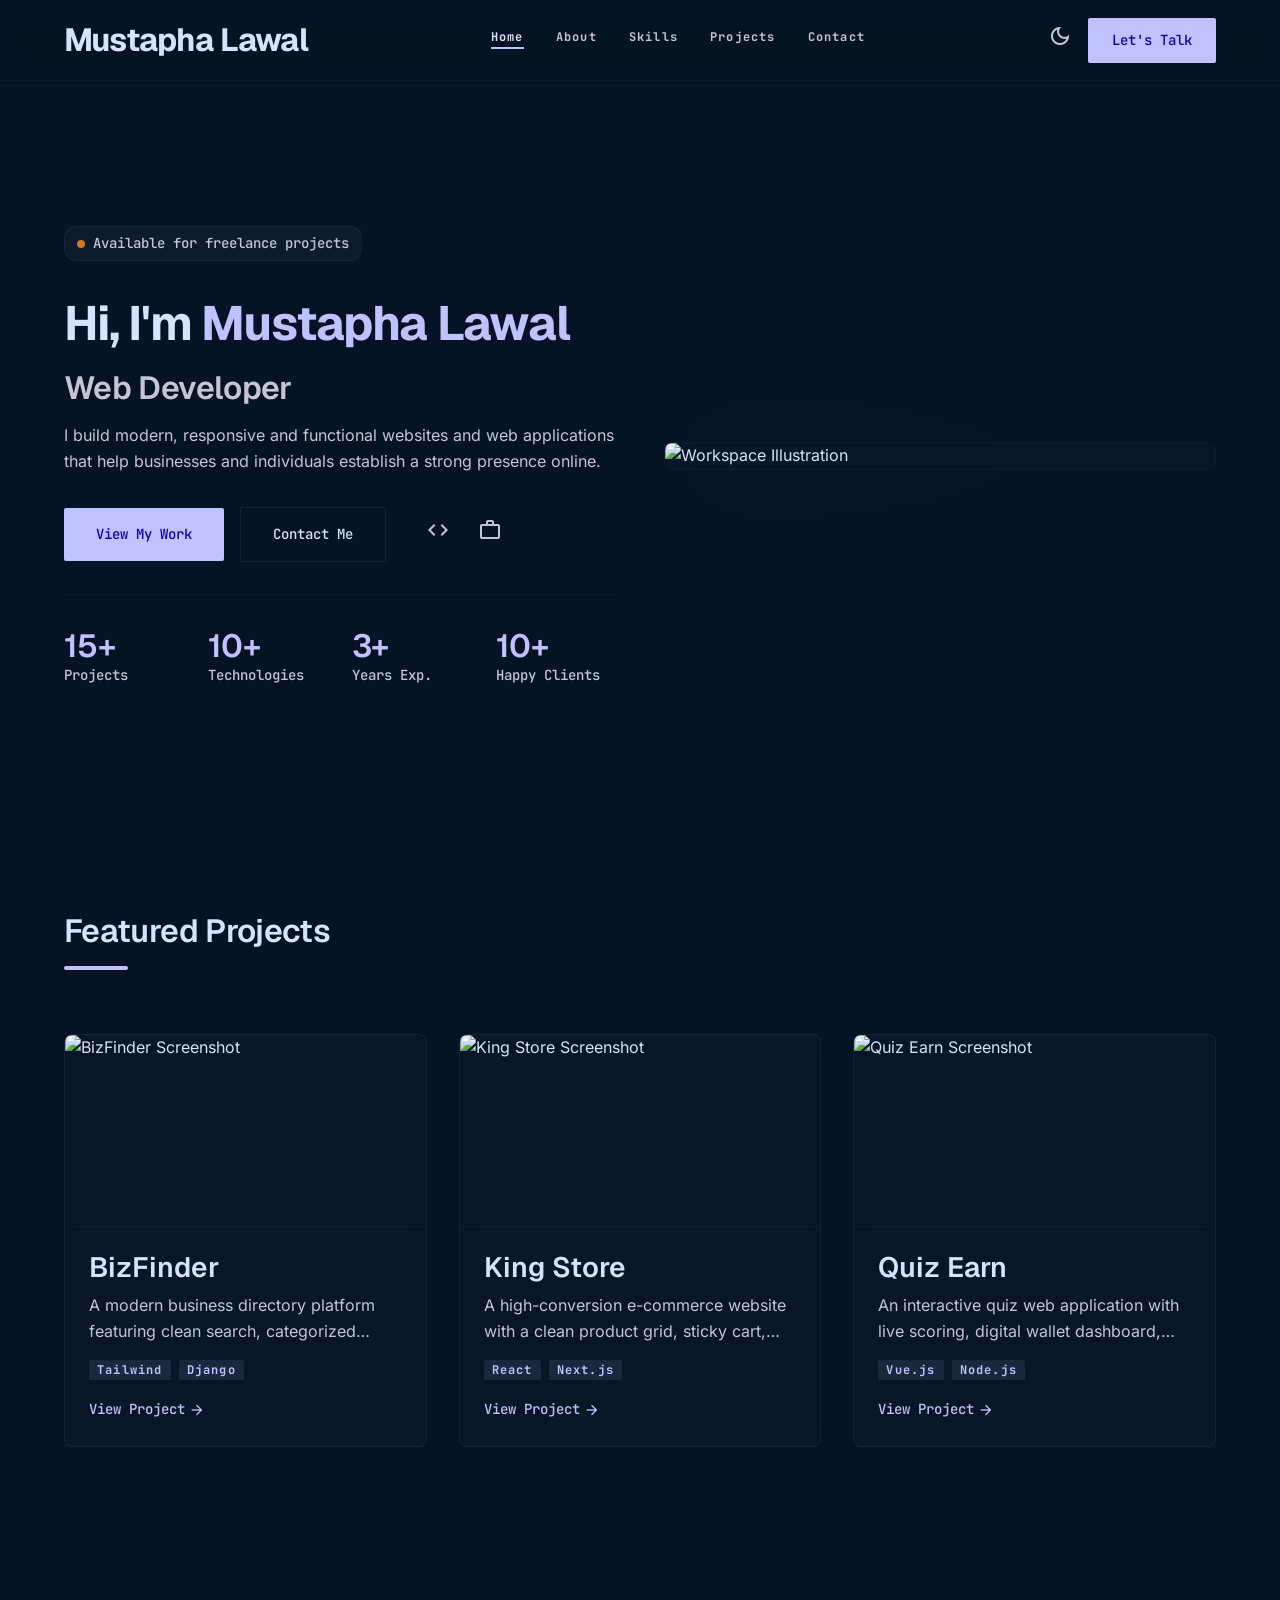
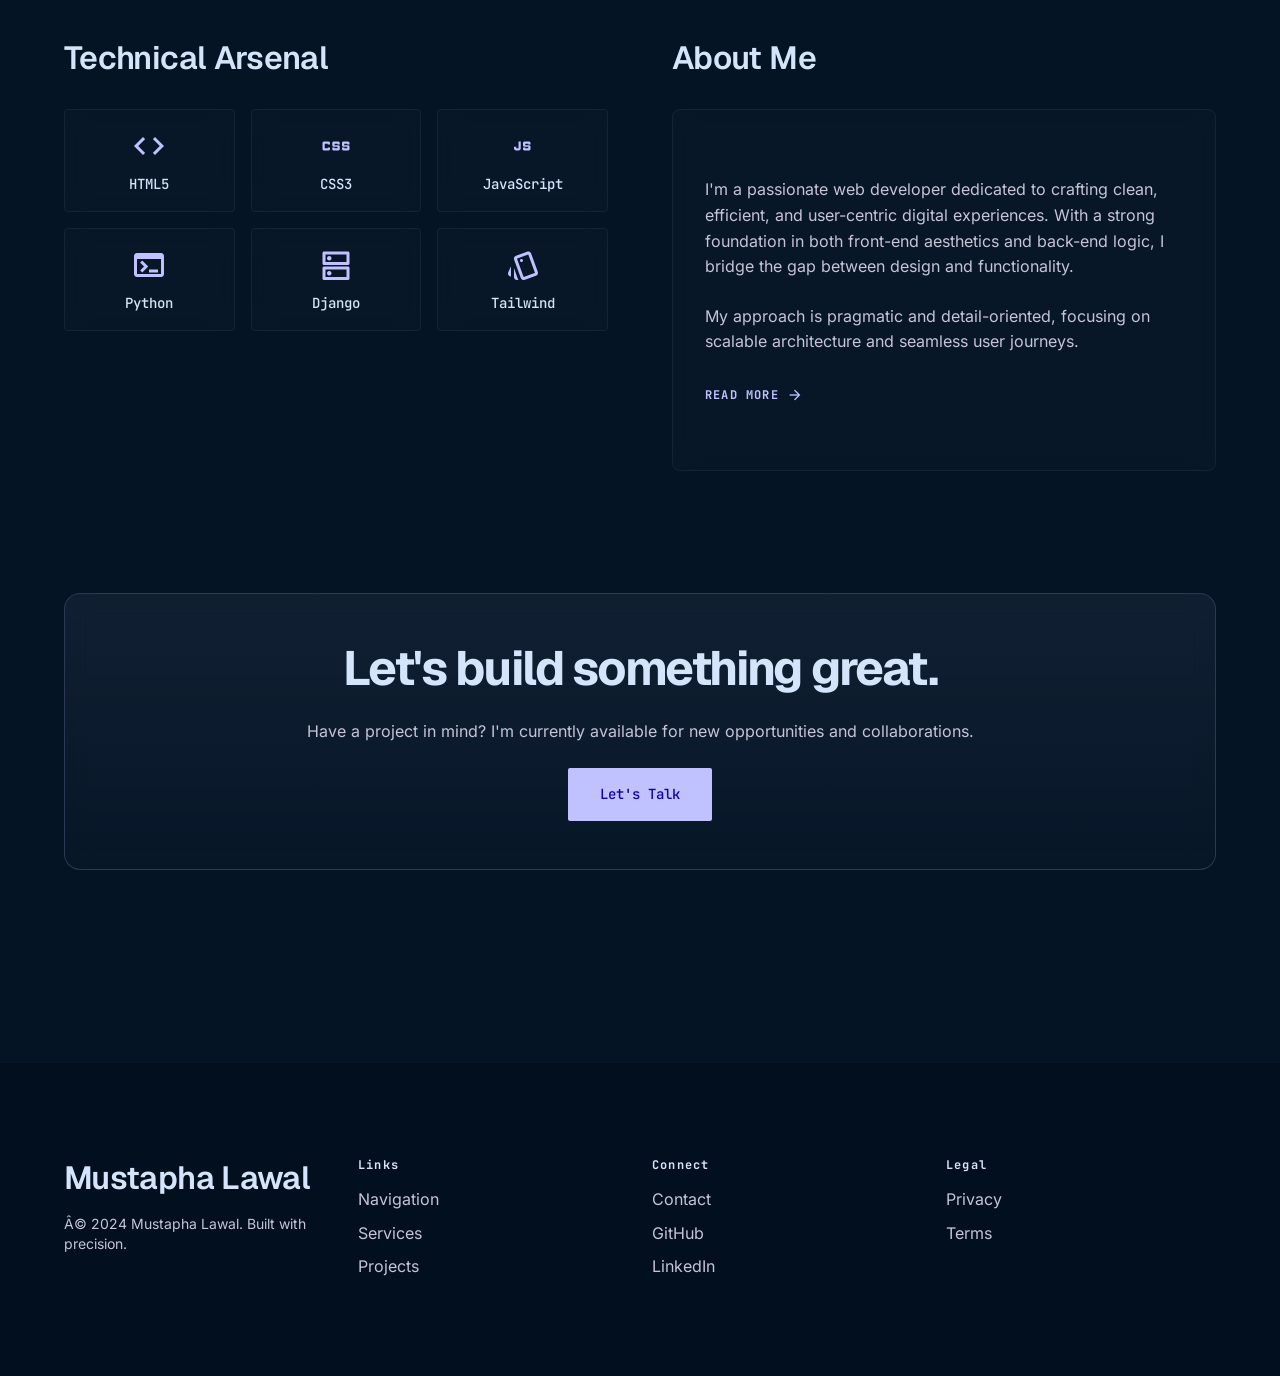
==== index.html @ 65cacf9a "Initial commit" ====
﻿<!DOCTYPE html>

<html class="dark scroll-smooth" lang="en">

<head>
    <meta charset="utf-8" />
    <meta content="width=device-width, initial-scale=1.0" name="viewport" />
    <title>Mustapha Lawal | Web Developer</title>
    <script src="assets/js/tailwindcss.js"></script>
    <link href="assets/css/fonts.css" rel="stylesheet" />
    <link href="assets/css/material-symbols.css" rel="stylesheet" />



    <script id="tailwind-config">
        tailwind.config = {
            darkMode: "class",
            theme: {
                extend: {
                    "colors": {
                        "inverse-on-surface": "#233143",
                        "secondary-fixed": "#dae2fd",
                        "surface-container-low": "#0d1c2d",
                        "on-surface": "#d4e4fa",
                        "tertiary-fixed-dim": "#ffb783",
                        "on-error": "#690005",
                        "primary-fixed": "#e1e0ff",
                        "on-secondary-fixed-variant": "#3f465c",
                        "primary": "#c0c1ff",
                        "surface-tint": "#c0c1ff",
                        "surface-container": "#122131",
                        "surface-dim": "#051424",
                        "error": "#ffb4ab",
                        "on-surface-variant": "#c7c4d7",
                        "on-primary-container": "#0d0096",
                        "on-tertiary-fixed": "#301400",
                        "on-tertiary-fixed-variant": "#703700",
                        "inverse-primary": "#494bd6",
                        "tertiary-container": "#d97721",
                        "surface-container-highest": "#273647",
                        "surface-container-high": "#1c2b3c",
                        "secondary-container": "#3f465c",
                        "tertiary-fixed": "#ffdcc5",
                        "primary-fixed-dim": "#c0c1ff",
                        "outline": "#908fa0",
                        "on-secondary-container": "#adb4ce",
                        "surface-variant": "#273647",
                        "tertiary": "#ffb783",
                        "inverse-surface": "#d4e4fa",
                        "outline-variant": "#464554",
                        "background": "#051424",
                        "on-tertiary": "#4f2500",
                        "on-tertiary-container": "#452000",
                        "on-primary": "#1000a9",
                        "on-secondary": "#283044",
                        "on-primary-fixed": "#07006c",
                        "on-background": "#d4e4fa",
                        "surface": "#051424",
                        "secondary": "#bec6e0",
                        "surface-bright": "#2c3a4c",
                        "primary-container": "#8083ff",
                        "on-primary-fixed-variant": "#2f2ebe",
                        "on-error-container": "#ffdad6",
                        "on-secondary-fixed": "#131b2e",
                        "secondary-fixed-dim": "#bec6e0",
                        "error-container": "#93000a",
                        "surface-container-lowest": "#010f1f"
                    },
                    "borderRadius": {
                        "DEFAULT": "0.125rem",
                        "lg": "0.25rem",
                        "xl": "0.5rem",
                        "full": "0.75rem"
                    },
                    "spacing": {
                        "gutter": "24px",
                        "section-gap": "96px",
                        "container-max": "1200px",
                        "unit": "8px",
                        "component-padding": "16px"
                    },
                    "fontFamily": {
                        "headline-lg-mobile": ["Geist"],
                        "body-md": ["Inter"],
                        "label-caps": ["JetBrains Mono"],
                        "headline-lg": ["Geist"],
                        "headline-xl": ["Geist"],
                        "mono-sm": ["JetBrains Mono"]
                    },
                    "fontSize": {
                        "headline-lg-mobile": ["28px", { "lineHeight": "1.2", "fontWeight": "600" }],
                        "body-md": ["16px", { "lineHeight": "1.6", "fontWeight": "400" }],
                        "label-caps": ["12px", { "lineHeight": "1.0", "letterSpacing": "0.1em", "fontWeight": "700" }],
                        "headline-lg": ["32px", { "lineHeight": "1.2", "letterSpacing": "-0.02em", "fontWeight": "600" }],
                        "headline-xl": ["48px", { "lineHeight": "1.1", "letterSpacing": "-0.04em", "fontWeight": "700" }],
                        "mono-sm": ["14px", { "lineHeight": "1.5", "fontWeight": "500" }]
                    }
                }
            }
        }
    </script>
    <style>
        .material-symbols-outlined {
            font-variation-settings: 'FILL' 0, 'wght' 400, 'GRAD' 0, 'opsz' 24;
        }

        .fade-up {
            opacity: 0;
            transform: translateY(20px);
            transition: opacity 0.6s ease-out, transform 0.6s ease-out;
        }

        .fade-up.visible {
            opacity: 1;
            transform: translateY(0);
        }

        .glass-card {
            background: rgba(13, 28, 45, 0.4);
            backdrop-filter: blur(12px);
            border: 1px solid rgba(144, 143, 160, 0.1);
        }

        .glow-hover:hover {
            box-shadow: 0 4px 20px rgba(192, 193, 255, 0.1);
            transform: translateY(-4px);
        }
    </style>
</head>

<body class="bg-background text-on-background antialiased font-body-md text-body-md">
    <!-- TopNavBar -->
    <header
        class="bg-surface/70 dark:bg-surface/70 backdrop-blur-md fixed top-0 w-full border-b border-outline-variant/10 shadow-sm z-50 transition-all duration-300"
        id="navbar">
        <div class="flex justify-between items-center h-20 px-gutter max-w-container-max mx-auto z-50">
            <a class="font-headline-lg text-headline-lg font-bold text-on-surface dark:text-on-surface tracking-tight"
                href="#">Mustapha Lawal</a>
            <nav class="hidden md:flex gap-8">
                <a class="font-label-caps text-label-caps text-primary dark:text-primary-fixed font-bold border-b-2 border-primary pb-1"
                    href="#home">Home</a>
                <a class="font-label-caps text-label-caps text-on-surface-variant dark:text-on-surface-variant hover:text-primary transition-colors duration-200"
                    href="#about">About</a>
                <a class="font-label-caps text-label-caps text-on-surface-variant dark:text-on-surface-variant hover:text-primary transition-colors duration-200"
                    href="#skills">Skills</a>
                <a class="font-label-caps text-label-caps text-on-surface-variant dark:text-on-surface-variant hover:text-primary transition-colors duration-200"
                    href="project.html">Projects</a>
                <a class="font-label-caps text-label-caps text-on-surface-variant dark:text-on-surface-variant hover:text-primary transition-colors duration-200"
                    href="#contact">Contact</a>
            </nav>
            <div class="flex items-center gap-4">
                <button aria-label="Toggle Dark Mode"
                    class="text-on-surface-variant hover:text-primary transition-colors duration-200">
                    <span class="material-symbols-outlined" data-icon="dark_mode">dark_mode</span>
                </button>
                <a class="hidden md:inline-flex bg-primary text-on-primary font-mono-sm text-mono-sm px-6 py-3 rounded hover:brightness-110 transition-all duration-200"
                    href="contact.html">Let's Talk</a>
            </div>
        </div>
    </header>
    <main class="pt-24 pb-section-gap">
        <!-- Hero Section -->
        <section class="min-h-[80vh] flex items-center px-gutter max-w-container-max mx-auto fade-up" id="home">
            <div class="grid grid-cols-1 lg:grid-cols-2 gap-12 items-center w-full">
                <div class="space-y-8 z-10">
                    <div
                        class="inline-flex items-center gap-2 bg-surface-container-low border border-outline-variant/20 px-3 py-1.5 rounded-full">
                        <span class="w-2 h-2 rounded-full bg-tertiary-container animate-pulse"></span>
                        <span class="font-mono-sm text-mono-sm text-on-surface-variant">Available for freelance
                            projects</span>
                    </div>
                    <div class="space-y-4">
                        <h1 class="font-headline-xl text-headline-xl text-on-surface leading-tight tracking-tight">
                            Hi, I'm <span class="text-primary">Mustapha Lawal</span>
                        </h1>
                        <h2 class="font-headline-lg text-headline-lg text-on-surface-variant">Web Developer</h2>
                        <p class="font-body-md text-body-md text-on-surface-variant max-w-xl">
                            I build modern, responsive and functional websites and web applications that help businesses
                            and individuals establish a strong presence online.
                        </p>
                    </div>
                    <div class="flex flex-wrap items-center gap-4">
                        <a class="bg-primary text-on-primary font-mono-sm text-mono-sm px-8 py-4 rounded hover:brightness-110 transition-all duration-200"
                            href="project.html">View My Work</a>
                        <a class="border border-outline-variant/30 text-on-surface font-mono-sm text-mono-sm px-8 py-4 rounded hover:bg-surface-container-low transition-all duration-200"
                            href="contact.html">Contact Me</a>
                        <div class="flex items-center gap-3 ml-4">
                            <a aria-label="GitHub"
                                class="text-on-surface-variant hover:text-primary transition-colors p-2" href="#">
                                <span class="material-symbols-outlined" data-icon="code">code</span>
                            </a>
                            <a aria-label="LinkedIn"
                                class="text-on-surface-variant hover:text-primary transition-colors p-2" href="#">
                                <span class="material-symbols-outlined" data-icon="work">work</span>
                            </a>
                        </div>
                    </div>
                    <!-- Quick Stats -->
                    <div class="grid grid-cols-2 md:grid-cols-4 gap-6 pt-8 border-t border-outline-variant/10">
                        <div>
                            <div class="font-headline-lg text-headline-lg text-primary">15+</div>
                            <div class="font-mono-sm text-mono-sm text-on-surface-variant">Projects</div>
                        </div>
                        <div>
                            <div class="font-headline-lg text-headline-lg text-primary">10+</div>
                            <div class="font-mono-sm text-mono-sm text-on-surface-variant">Technologies</div>
                        </div>
                        <div>
                            <div class="font-headline-lg text-headline-lg text-primary">3+</div>
                            <div class="font-mono-sm text-mono-sm text-on-surface-variant">Years Exp.</div>
                        </div>
                        <div>
                            <div class="font-headline-lg text-headline-lg text-primary">10+</div>
                            <div class="font-mono-sm text-mono-sm text-on-surface-variant">Happy Clients</div>
                        </div>
                    </div>
                </div>
                <div class="relative hidden lg:block">
                    <div class="absolute inset-0 bg-gradient-to-tr from-primary/10 to-transparent rounded-xl blur-3xl">
                    </div>
                    <img alt="Workspace Illustration"
                        class="w-full h-auto object-cover rounded-xl border border-outline-variant/10 relative z-10 glass-card glow-hover transition-all duration-500"
                        src="https://lh3.googleusercontent.com/aida-public/[base64]" />
                </div>
            </div>
        </section>
        <!-- Featured Projects -->
        <section class="py-section-gap px-gutter max-w-container-max mx-auto" id="projects">
            <div class="mb-16 fade-up">
                <h2 class="font-headline-lg text-headline-lg text-on-surface mb-4">Featured Projects</h2>
                <div class="w-16 h-1 bg-primary rounded"></div>
            </div>
            <div class="grid grid-cols-1 md:grid-cols-2 lg:grid-cols-3 gap-8">
                <!-- BizFinder -->
                <div class="glass-card rounded-xl overflow-hidden group fade-up glow-hover transition-all duration-300">
                    <div class="h-48 overflow-hidden relative border-b border-outline-variant/10">
                        <img alt="BizFinder Screenshot"
                            class="w-full h-full object-cover object-top group-hover:scale-105 transition-transform duration-500"
                            src="https://lh3.googleusercontent.com/aida-public/[base64]" />
                    </div>
                    <div class="p-6">
                        <h3 class="font-headline-lg-mobile text-headline-lg-mobile text-on-surface mb-2">BizFinder</h3>
                        <p class="font-body-md text-body-md text-on-surface-variant mb-4 line-clamp-2">A modern business
                            directory platform featuring clean search, categorized listings, and a management dashboard.
                        </p>
                        <div class="flex flex-wrap gap-2 mb-4">
                            <span
                                class="bg-primary/10 text-primary font-label-caps text-label-caps px-2 py-1 rounded">Tailwind</span>
                            <span
                                class="bg-primary/10 text-primary font-label-caps text-label-caps px-2 py-1 rounded">Django</span>
                        </div>
                        <a class="inline-flex items-center gap-1 text-primary hover:text-primary-fixed transition-colors font-mono-sm text-mono-sm"
                            href="#">
                            View Project <span class="material-symbols-outlined text-[16px]"
                                data-icon="arrow_forward">arrow_forward</span>
                        </a>
                    </div>
                </div>
                <!-- King Store -->
                <div class="glass-card rounded-xl overflow-hidden group fade-up glow-hover transition-all duration-300"
                    style="transition-delay: 100ms;">
                    <div class="h-48 overflow-hidden relative border-b border-outline-variant/10">
                        <img alt="King Store Screenshot"
                            class="w-full h-full object-cover object-top group-hover:scale-105 transition-transform duration-500"
                            src="https://lh3.googleusercontent.com/aida-public/[base64]" />
                    </div>
                    <div class="p-6">
                        <h3 class="font-headline-lg-mobile text-headline-lg-mobile text-on-surface mb-2">King Store</h3>
                        <p class="font-body-md text-body-md text-on-surface-variant mb-4 line-clamp-2">A high-conversion
                            e-commerce website with a clean product grid, sticky cart, and sleek user dashboard.</p>
                        <div class="flex flex-wrap gap-2 mb-4">
                            <span
                                class="bg-primary/10 text-primary font-label-caps text-label-caps px-2 py-1 rounded">React</span>
                            <span
                                class="bg-primary/10 text-primary font-label-caps text-label-caps px-2 py-1 rounded">Next.js</span>
                        </div>
                        <a class="inline-flex items-center gap-1 text-primary hover:text-primary-fixed transition-colors font-mono-sm text-mono-sm"
                            href="#">
                            View Project <span class="material-symbols-outlined text-[16px]"
                                data-icon="arrow_forward">arrow_forward</span>
                        </a>
                    </div>
                </div>
                <!-- Quiz Earn -->
                <div class="glass-card rounded-xl overflow-hidden group fade-up glow-hover transition-all duration-300"
                    style="transition-delay: 200ms;">
                    <div class="h-48 overflow-hidden relative border-b border-outline-variant/10">
                        <img alt="Quiz Earn Screenshot"
                            class="w-full h-full object-cover object-top group-hover:scale-105 transition-transform duration-500"
                            src="https://lh3.googleusercontent.com/aida-public/[base64]" />
                    </div>
                    <div class="p-6">
                        <h3 class="font-headline-lg-mobile text-headline-lg-mobile text-on-surface mb-2">Quiz Earn</h3>
                        <p class="font-body-md text-body-md text-on-surface-variant mb-4 line-clamp-2">An interactive
                            quiz web application with live scoring, digital wallet dashboard, and session summaries.</p>
                        <div class="flex flex-wrap gap-2 mb-4">
                            <span
                                class="bg-primary/10 text-primary font-label-caps text-label-caps px-2 py-1 rounded">Vue.js</span>
                            <span
                                class="bg-primary/10 text-primary font-label-caps text-label-caps px-2 py-1 rounded">Node.js</span>
                        </div>
                        <a class="inline-flex items-center gap-1 text-primary hover:text-primary-fixed transition-colors font-mono-sm text-mono-sm"
                            href="#">
                            View Project <span class="material-symbols-outlined text-[16px]"
                                data-icon="arrow_forward">arrow_forward</span>
                        </a>
                    </div>
                </div>
            </div>
        </section>
        <!-- Skills & About Preview -->
        <section class="py-section-gap px-gutter max-w-container-max mx-auto" id="skills">
            <div class="grid grid-cols-1 lg:grid-cols-2 gap-16">
                <!-- Skills Bento -->
                <div class="fade-up">
                    <h2 class="font-headline-lg text-headline-lg text-on-surface mb-8">Technical Arsenal</h2>
                    <div class="grid grid-cols-2 md:grid-cols-3 gap-4">
                        <div
                            class="glass-card p-4 rounded-lg flex flex-col items-center justify-center gap-2 glow-hover transition-all duration-300">
                            <span class="material-symbols-outlined text-4xl text-primary" data-icon="code">code</span>
                            <span class="font-mono-sm text-mono-sm text-on-surface">HTML5</span>
                        </div>
                        <div
                            class="glass-card p-4 rounded-lg flex flex-col items-center justify-center gap-2 glow-hover transition-all duration-300">
                            <span class="material-symbols-outlined text-4xl text-primary" data-icon="css">css</span>
                            <span class="font-mono-sm text-mono-sm text-on-surface">CSS3</span>
                        </div>
                        <div
                            class="glass-card p-4 rounded-lg flex flex-col items-center justify-center gap-2 glow-hover transition-all duration-300">
                            <span class="material-symbols-outlined text-4xl text-primary"
                                data-icon="javascript">javascript</span>
                            <span class="font-mono-sm text-mono-sm text-on-surface">JavaScript</span>
                        </div>
                        <div
                            class="glass-card p-4 rounded-lg flex flex-col items-center justify-center gap-2 glow-hover transition-all duration-300">
                            <span class="material-symbols-outlined text-4xl text-primary"
                                data-icon="terminal">terminal</span>
                            <span class="font-mono-sm text-mono-sm text-on-surface">Python</span>
                        </div>
                        <div
                            class="glass-card p-4 rounded-lg flex flex-col items-center justify-center gap-2 glow-hover transition-all duration-300">
                            <span class="material-symbols-outlined text-4xl text-primary" data-icon="dns">dns</span>
                            <span class="font-mono-sm text-mono-sm text-on-surface">Django</span>
                        </div>
                        <div
                            class="glass-card p-4 rounded-lg flex flex-col items-center justify-center gap-2 glow-hover transition-all duration-300">
                            <span class="material-symbols-outlined text-4xl text-primary" data-icon="style">style</span>
                            <span class="font-mono-sm text-mono-sm text-on-surface">Tailwind</span>
                        </div>
                    </div>
                </div>
                <!-- About Preview -->
                <div class="fade-up" id="about">
                    <h2 class="font-headline-lg text-headline-lg text-on-surface mb-8">About Me</h2>
                    <div class="glass-card p-8 rounded-xl h-full flex flex-col justify-center">
                        <p class="font-body-md text-body-md text-on-surface-variant mb-6">
                            I'm a passionate web developer dedicated to crafting clean, efficient, and user-centric
                            digital experiences. With a strong foundation in both front-end aesthetics and back-end
                            logic, I bridge the gap between design and functionality.
                        </p>
                        <p class="font-body-md text-body-md text-on-surface-variant mb-8">
                            My approach is pragmatic and detail-oriented, focusing on scalable architecture and seamless
                            user journeys.
                        </p>
                        <a class="inline-flex items-center gap-2 text-primary font-label-caps text-label-caps hover:text-primary-fixed transition-colors"
                            href="about.html">
                            READ MORE <span class="material-symbols-outlined text-[16px]"
                                data-icon="arrow_forward">arrow_forward</span>
                        </a>
                    </div>
                </div>
            </div>
        </section>
        <!-- Final CTA -->
        <section class="py-section-gap px-gutter max-w-container-max mx-auto fade-up" id="contact">
            <div class="glass-card rounded-2xl p-12 text-center relative overflow-hidden border border-primary/20">
                <div class="absolute inset-0 bg-gradient-to-b from-primary/5 to-transparent"></div>
                <div class="relative z-10 max-w-2xl mx-auto space-y-6">
                    <h2 class="font-headline-xl text-headline-xl text-on-surface">Let's build something great.</h2>
                    <p class="font-body-md text-body-md text-on-surface-variant">Have a project in mind? I'm currently
                        available for new opportunities and collaborations.</p>
                    <a class="inline-block bg-primary text-on-primary font-mono-sm text-mono-sm px-8 py-4 rounded hover:brightness-110 transition-all duration-200 mt-4"
                        href="contact.html">Let's Talk</a>
                </div>
            </div>
        </section>
    </main>
    <!-- Footer -->
    <footer
        class="bg-surface-container-low dark:bg-surface-container-lowest w-full py-section-gap border-t border-outline-variant/10">
        <div class="grid grid-cols-1 md:grid-cols-4 gap-gutter px-gutter max-w-container-max mx-auto">
            <div class="col-span-1 md:col-span-1 space-y-4">
                <div class="font-headline-lg text-headline-lg font-semibold text-on-surface dark:text-on-surface">
                    Mustapha Lawal</div>
                <p class="font-body-md text-body-md text-on-surface-variant text-sm">Â© 2024 Mustapha Lawal. Built with
                    precision.</p>
            </div>
            <div class="space-y-4">
                <h4 class="font-label-caps text-label-caps text-on-surface">Links</h4>
                <ul class="space-y-2">
                    <li><a class="font-body-md text-body-md text-on-surface-variant hover:text-primary transition-colors"
                            href="#home">Navigation</a></li>
                    <li><a class="font-body-md text-body-md text-on-surface-variant hover:text-primary transition-colors"
                            href="contact.html">Services</a></li>
                    <li><a class="font-body-md text-body-md text-on-surface-variant hover:text-primary transition-colors"
                            href="#projects">Projects</a></li>
                </ul>
            </div>
            <div class="space-y-4">
                <h4 class="font-label-caps text-label-caps text-on-surface">Connect</h4>
                <ul class="space-y-2">
                    <li><a class="font-body-md text-body-md text-on-surface-variant hover:text-primary transition-colors"
                            href="contact.html">Contact</a></li>
                    <li><a class="font-body-md text-body-md text-on-surface-variant hover:text-primary transition-colors"
                            href="https://github.com/Kingtayese">GitHub</a></li>
                    <li><a class="font-body-md text-body-md text-on-surface-variant hover:text-primary transition-colors"
                            href="https://www.linkedin.com/in/mustapha-lawal-8b2329215/">LinkedIn</a></li>
                </ul>
            </div>
            <div class="space-y-4">
                <h4 class="font-label-caps text-label-caps text-on-surface">Legal</h4>
                <ul class="space-y-2">
                    <li><a class="font-body-md text-body-md text-on-surface-variant hover:text-primary transition-colors"
                            href="#">Privacy</a></li>
                    <li><a class="font-body-md text-body-md text-on-surface-variant hover:text-primary transition-colors"
                            href="#">Terms</a></li>
                </ul>
            </div>
        </div>
    </footer>
    <script>
        // Scroll Reveal Logic
        document.addEventListener('DOMContentLoaded', () => {
            const observerOptions = {
                root: null,
                rootMargin: '0px',
                threshold: 0.1
            };

            const observer = new IntersectionObserver((entries, observer) => {
                entries.forEach(entry => {
                    if (entry.isIntersecting) {
                        entry.target.classList.add('visible');
                        observer.unobserve(entry.target);
                    }
                });
            }, observerOptions);

            document.querySelectorAll('.fade-up').forEach(element => {
                observer.observe(element);
            });

            // Navbar Background opacity on scroll
            const navbar = document.getElementById('navbar');
            window.addEventListener('scroll', () => {
                if (window.scrollY > 20) {
                    navbar.classList.add('shadow-md');
                } else {
                    navbar.classList.remove('shadow-md');
                }
            });
        });
    </script>
</body>

</html>
---- assets/css/fonts.css ----
﻿@font-face {
  font-family: 'Geist';
  font-style: normal;
  font-weight: 600;
  font-display: swap;
  src: url(../fonts/gyBhhwUxId8gMGYQMKR3pzfaWI_RQuQ4nQ.ttf) format('truetype');
}
@font-face {
  font-family: 'Geist';
  font-style: normal;
  font-weight: 700;
  font-display: swap;
  src: url(../fonts/gyBhhwUxId8gMGYQMKR3pzfaWI_Re-Q4nQ.ttf) format('truetype');
}
@font-face {
  font-family: 'Inter';
  font-style: normal;
  font-weight: 400;
  font-display: swap;
  src: url(../fonts/UcCO3FwrK3iLTeHuS_nVMrMxCp50SjIw2boKoduKmMEVuLyfMZg.ttf) format('truetype');
}
@font-face {
  font-family: 'Inter';
  font-style: normal;
  font-weight: 500;
  font-display: swap;
  src: url(../fonts/UcCO3FwrK3iLTeHuS_nVMrMxCp50SjIw2boKoduKmMEVuI6fMZg.ttf) format('truetype');
}
@font-face {
  font-family: 'Inter';
  font-style: normal;
  font-weight: 600;
  font-display: swap;
  src: url(../fonts/UcCO3FwrK3iLTeHuS_nVMrMxCp50SjIw2boKoduKmMEVuGKYMZg.ttf) format('truetype');
}
@font-face {
  font-family: 'JetBrains Mono';
  font-style: normal;
  font-weight: 500;
  font-display: swap;
  src: url(../fonts/tDbY2o-flEEny0FZhsfKu5WU4zr3E_BX0PnT8RD8-qxjPQ.ttf) format('truetype');
}
@font-face {
  font-family: 'JetBrains Mono';
  font-style: normal;
  font-weight: 700;
  font-display: swap;
  src: url(../fonts/tDbY2o-flEEny0FZhsfKu5WU4zr3E_BX0PnT8RD8L6tjPQ.ttf) format('truetype');
}
---- assets/css/material-symbols.css ----
﻿@font-face {
  font-family: 'Material Symbols Outlined';
  font-style: normal;
  font-weight: 100;
  font-display: swap;
  src: url(../fonts/kJF1BvYX7BgnkSrUwT8OhrdQw4oELdPIeeII9v6oDMzByHX9rA6RzaxHMPdY43zj-jCxv3fzvRNU22ZXGJpEpjC_1v-p_4MrImHCIJIZrDCvHeem.ttf) format('truetype');
}
@font-face {
  font-family: 'Material Symbols Outlined';
  font-style: normal;
  font-weight: 200;
  font-display: swap;
  src: url(../fonts/kJF1BvYX7BgnkSrUwT8OhrdQw4oELdPIeeII9v6oDMzByHX9rA6RzaxHMPdY43zj-jCxv3fzvRNU22ZXGJpEpjC_1v-p_4MrImHCIJIZrDAvHOem.ttf) format('truetype');
}
@font-face {
  font-family: 'Material Symbols Outlined';
  font-style: normal;
  font-weight: 300;
  font-display: swap;
  src: url(../fonts/kJF1BvYX7BgnkSrUwT8OhrdQw4oELdPIeeII9v6oDMzByHX9rA6RzaxHMPdY43zj-jCxv3fzvRNU22ZXGJpEpjC_1v-p_4MrImHCIJIZrDDxHOem.ttf) format('truetype');
}
@font-face {
  font-family: 'Material Symbols Outlined';
  font-style: normal;
  font-weight: 400;
  font-display: swap;
  src: url(../fonts/kJF1BvYX7BgnkSrUwT8OhrdQw4oELdPIeeII9v6oDMzByHX9rA6RzaxHMPdY43zj-jCxv3fzvRNU22ZXGJpEpjC_1v-p_4MrImHCIJIZrDCvHOem.ttf) format('truetype');
}
@font-face {
  font-family: 'Material Symbols Outlined';
  font-style: normal;
  font-weight: 500;
  font-display: swap;
  src: url(../fonts/kJF1BvYX7BgnkSrUwT8OhrdQw4oELdPIeeII9v6oDMzByHX9rA6RzaxHMPdY43zj-jCxv3fzvRNU22ZXGJpEpjC_1v-p_4MrImHCIJIZrDCdHOem.ttf) format('truetype');
}
@font-face {
  font-family: 'Material Symbols Outlined';
  font-style: normal;
  font-weight: 600;
  font-display: swap;
  src: url(../fonts/kJF1BvYX7BgnkSrUwT8OhrdQw4oELdPIeeII9v6oDMzByHX9rA6RzaxHMPdY43zj-jCxv3fzvRNU22ZXGJpEpjC_1v-p_4MrImHCIJIZrDBxG-em.ttf) format('truetype');
}
@font-face {
  font-family: 'Material Symbols Outlined';
  font-style: normal;
  font-weight: 700;
  font-display: swap;
  src: url(../fonts/kJF1BvYX7BgnkSrUwT8OhrdQw4oELdPIeeII9v6oDMzByHX9rA6RzaxHMPdY43zj-jCxv3fzvRNU22ZXGJpEpjC_1v-p_4MrImHCIJIZrDBIG-em.ttf) format('truetype');
}

.material-symbols-outlined {
  font-family: 'Material Symbols Outlined';
  font-weight: normal;
  font-style: normal;
  font-size: 24px;
  line-height: 1;
  letter-spacing: normal;
  text-transform: none;
  display: inline-block;
  white-space: nowrap;
  word-wrap: normal;
  direction: ltr;
  -webkit-font-smoothing: antialiased;
}
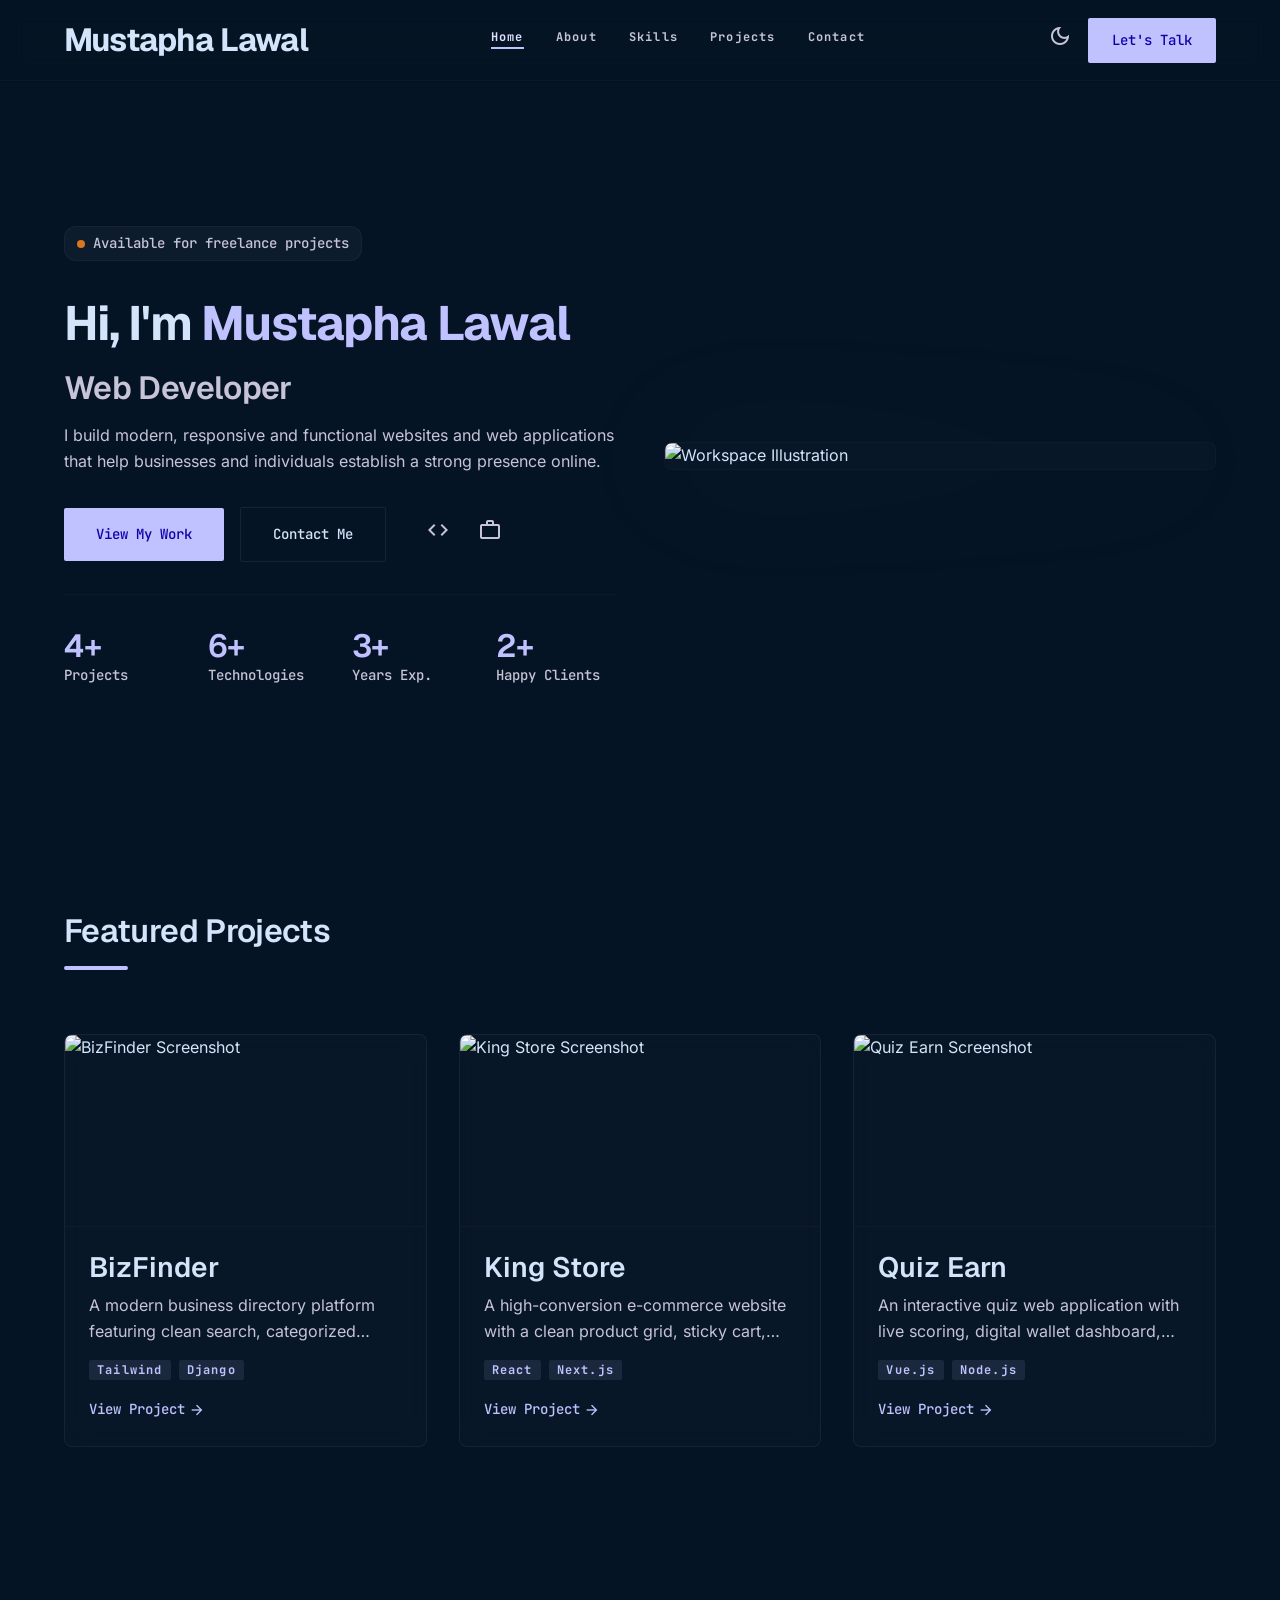
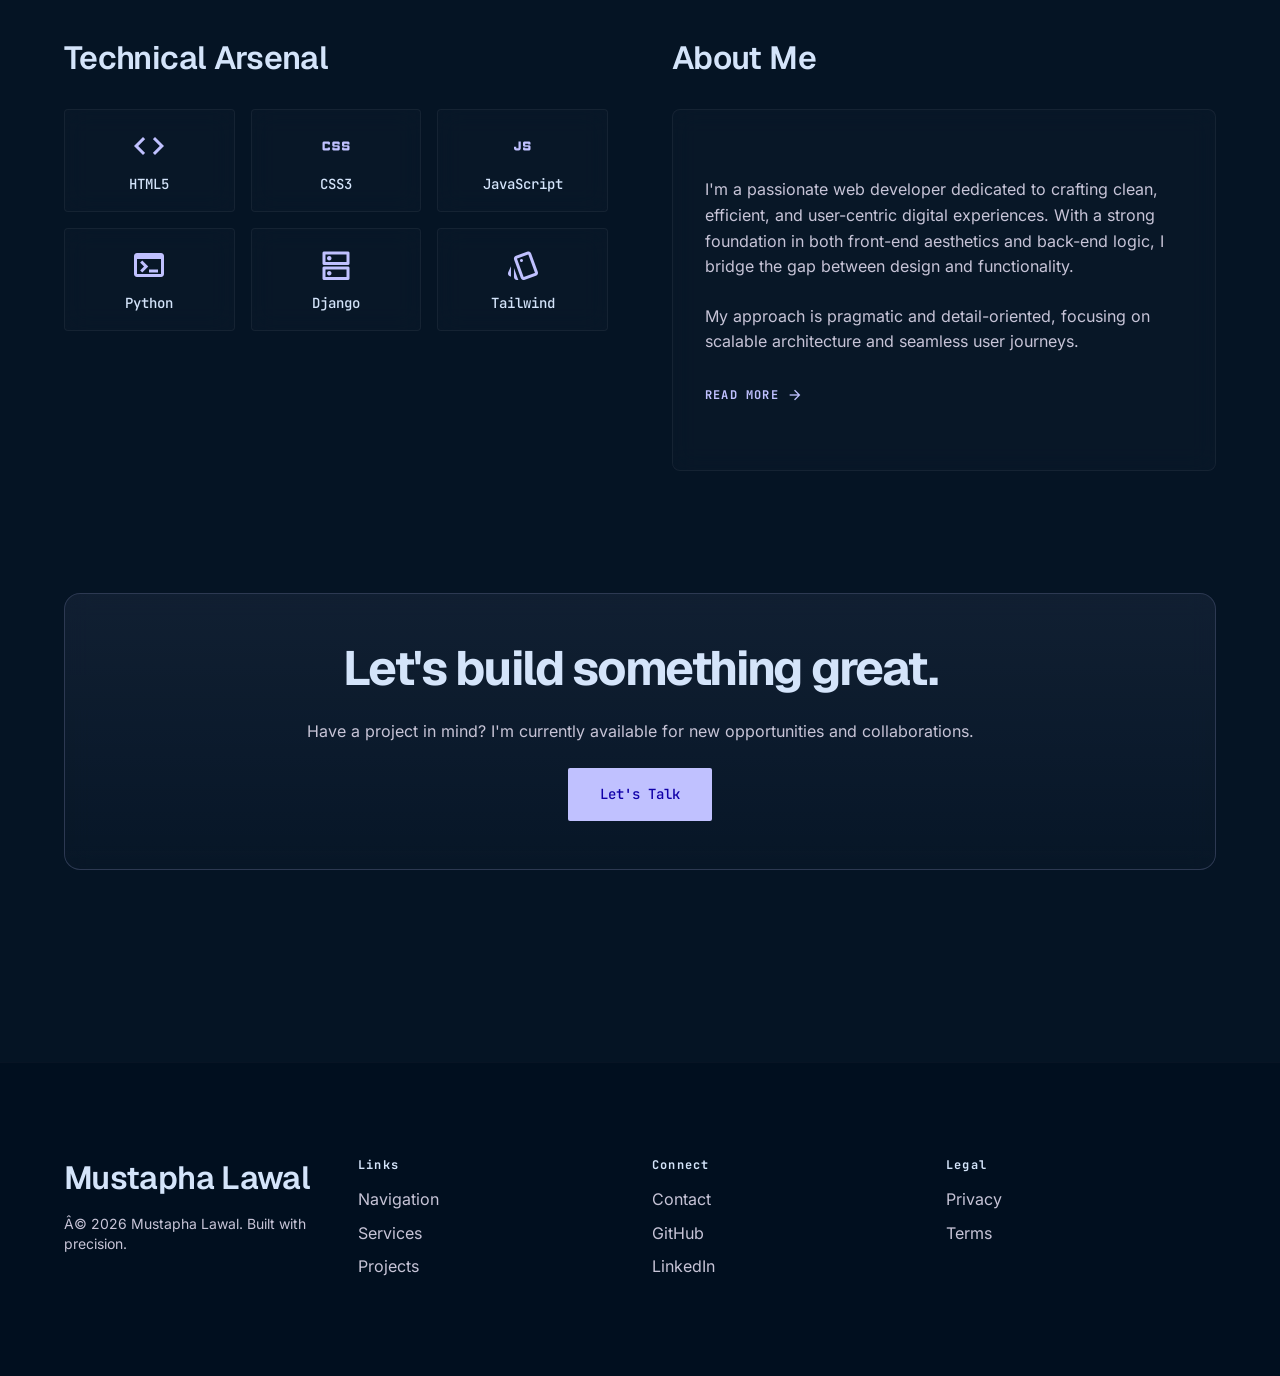
==== commit 40e740fb: "Update portfolio" ====
--- a/index.html
+++ b/index.html
@@ -198,11 +198,11 @@
                     <!-- Quick Stats -->
                     <div class="grid grid-cols-2 md:grid-cols-4 gap-6 pt-8 border-t border-outline-variant/10">
                         <div>
-                            <div class="font-headline-lg text-headline-lg text-primary">15+</div>
+                            <div class="font-headline-lg text-headline-lg text-primary">4+</div>
                             <div class="font-mono-sm text-mono-sm text-on-surface-variant">Projects</div>
                         </div>
                         <div>
-                            <div class="font-headline-lg text-headline-lg text-primary">10+</div>
+                            <div class="font-headline-lg text-headline-lg text-primary">6+</div>
                             <div class="font-mono-sm text-mono-sm text-on-surface-variant">Technologies</div>
                         </div>
                         <div>
@@ -210,7 +210,7 @@
                             <div class="font-mono-sm text-mono-sm text-on-surface-variant">Years Exp.</div>
                         </div>
                         <div>
-                            <div class="font-headline-lg text-headline-lg text-primary">10+</div>
+                            <div class="font-headline-lg text-headline-lg text-primary">2+</div>
                             <div class="font-mono-sm text-mono-sm text-on-surface-variant">Happy Clients</div>
                         </div>
                     </div>
@@ -392,7 +392,7 @@
             <div class="col-span-1 md:col-span-1 space-y-4">
                 <div class="font-headline-lg text-headline-lg font-semibold text-on-surface dark:text-on-surface">
                     Mustapha Lawal</div>
-                <p class="font-body-md text-body-md text-on-surface-variant text-sm">Â© 2024 Mustapha Lawal. Built with
+                <p class="font-body-md text-body-md text-on-surface-variant text-sm">Â© 2026 Mustapha Lawal. Built with
                     precision.</p>
             </div>
             <div class="space-y-4">
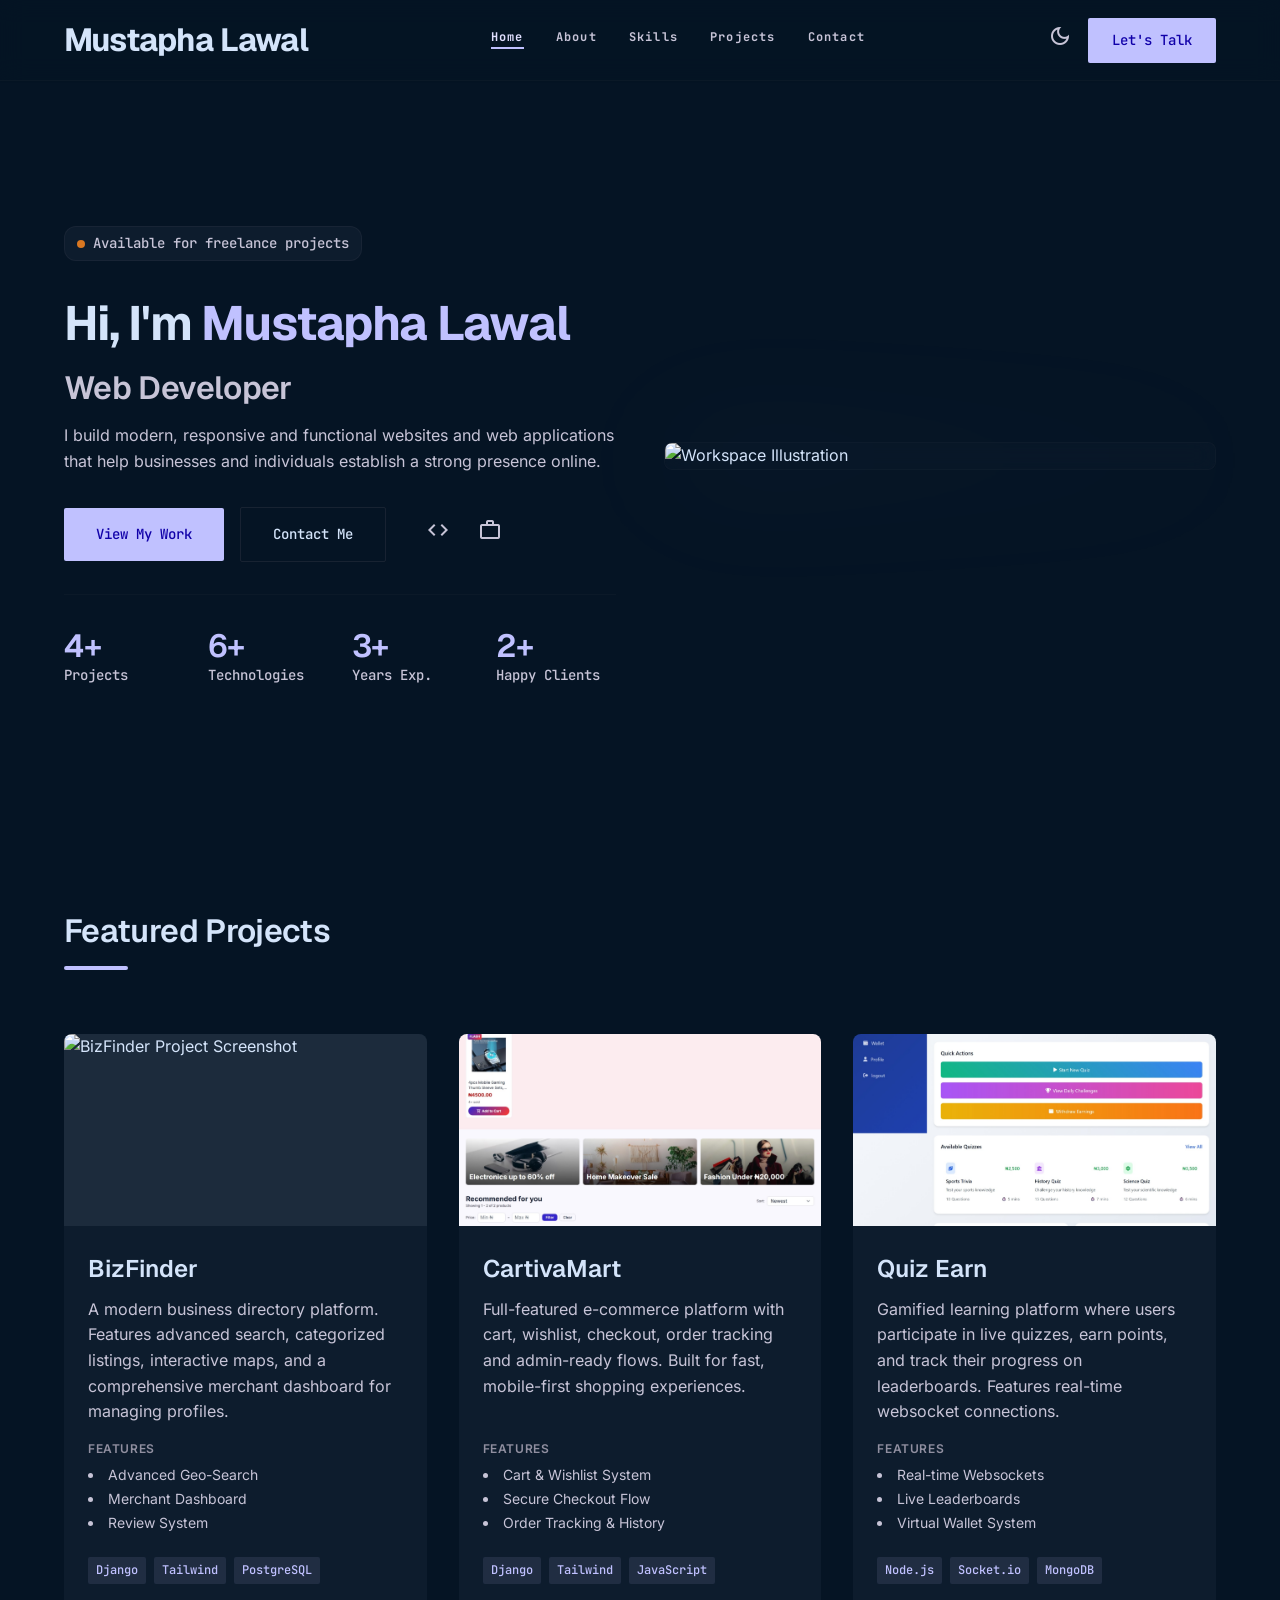
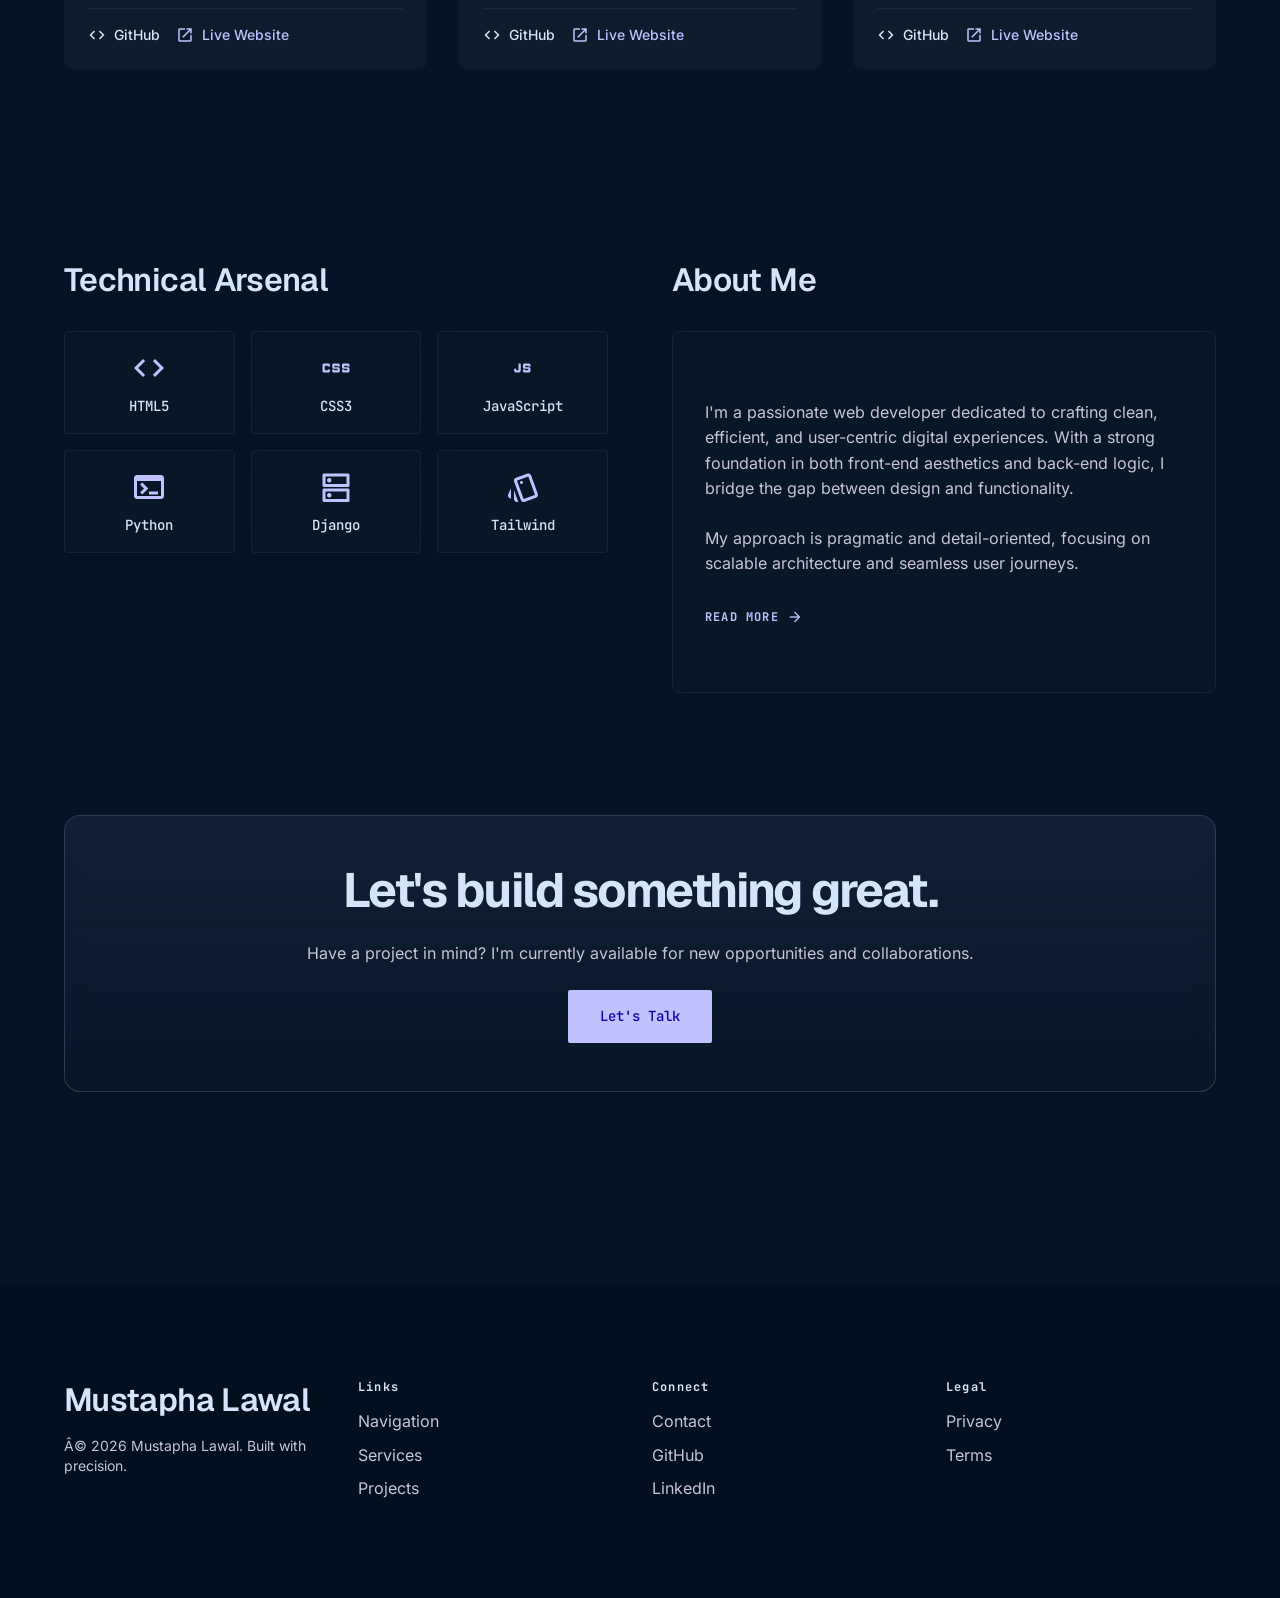
==== commit 6b4a8f0e: "Update portfolio" ====
--- a/index.html
+++ b/index.html
@@ -125,6 +125,61 @@
             box-shadow: 0 4px 20px rgba(192, 193, 255, 0.1);
             transform: translateY(-4px);
         }
+
+        /* CartivaMart Modal */
+        #cartivaModal {
+            opacity: 0;
+            visibility: hidden;
+            transition: opacity 0.3s ease, visibility 0.3s ease;
+        }
+
+        #cartivaModal.open {
+            opacity: 1;
+            visibility: visible;
+        }
+
+        #cartivaModal .modal-panel {
+            transform: scale(0.95);
+            transition: transform 0.3s ease;
+        }
+
+        #cartivaModal.open .modal-panel {
+            transform: scale(1);
+        }
+
+        .cartiva-thumb {
+            transition: all 0.2s;
+        }
+
+        .cartiva-thumb.active {
+            ring: 2px solid theme('colors.primary');
+            border-color: theme('colors.primary');
+        }
+
+        /* Quiz Earn Modal */
+        #quizModal {
+            opacity: 0;
+            visibility: hidden;
+            transition: opacity 0.3s ease, visibility 0.3s ease;
+        }
+
+        #quizModal.open {
+            opacity: 1;
+            visibility: visible;
+        }
+
+        #quizModal .modal-panel {
+            transform: scale(0.95);
+            transition: transform 0.3s ease;
+        }
+
+        #quizModal.open .modal-panel {
+            transform: scale(1);
+        }
+
+        .quiz-thumb {
+            transition: all 0.2s;
+        }
     </style>
 </head>
 
@@ -230,82 +285,145 @@
                 <h2 class="font-headline-lg text-headline-lg text-on-surface mb-4">Featured Projects</h2>
                 <div class="w-16 h-1 bg-primary rounded"></div>
             </div>
-            <div class="grid grid-cols-1 md:grid-cols-2 lg:grid-cols-3 gap-8">
+            <div class="grid grid-cols-1 md:grid-cols-2 lg:grid-cols-3 gap-8" id="projects-grid">
                 <!-- BizFinder -->
-                <div class="glass-card rounded-xl overflow-hidden group fade-up glow-hover transition-all duration-300">
-                    <div class="h-48 overflow-hidden relative border-b border-outline-variant/10">
-                        <img alt="BizFinder Screenshot"
-                            class="w-full h-full object-cover object-top group-hover:scale-105 transition-transform duration-500"
+                <article
+                    class="project-item project-card relative bg-surface-container-low rounded-xl overflow-hidden flex flex-col h-full"
+                    data-category="fullstack business django">
+                    <div class="h-48 w-full relative overflow-hidden bg-surface-container-high">
+                        <img alt="BizFinder Project Screenshot"
+                            class="w-full h-full object-cover transition-transform duration-500 hover:scale-105"
                             src="https://lh3.googleusercontent.com/aida-public/[base64]" />
                     </div>
-                    <div class="p-6">
-                        <h3 class="font-headline-lg-mobile text-headline-lg-mobile text-on-surface mb-2">BizFinder</h3>
-                        <p class="font-body-md text-body-md text-on-surface-variant mb-4 line-clamp-2">A modern business
-                            directory platform featuring clean search, categorized listings, and a management dashboard.
+                    <div class="p-6 flex flex-col flex-grow">
+                        <h2 class="font-headline-lg text-[24px] font-semibold text-on-surface mb-2">BizFinder</h2>
+                        <p class="font-body-md text-body-md text-on-surface-variant mb-4 flex-grow">
+                            A modern business directory platform. Features advanced search, categorized listings,
+                            interactive maps, and
+                            a comprehensive merchant dashboard for managing profiles.
                         </p>
-                        <div class="flex flex-wrap gap-2 mb-4">
+                        <div class="mb-6">
+                            <h3 class="text-xs font-semibold text-outline uppercase tracking-wider mb-2">Features</h3>
+                            <ul class="text-sm text-on-surface-variant space-y-1 list-disc list-inside">
+                                <li>Advanced Geo-Search</li>
+                                <li>Merchant Dashboard</li>
+                                <li>Review System</li>
+                            </ul>
+                        </div>
+                        <div class="flex flex-wrap gap-2 mb-6 mt-auto">
                             <span
-                                class="bg-primary/10 text-primary font-label-caps text-label-caps px-2 py-1 rounded">Tailwind</span>
+                                class="bg-primary/10 text-primary font-mono-sm text-[12px] px-2 py-1 rounded">Django</span>
                             <span
-                                class="bg-primary/10 text-primary font-label-caps text-label-caps px-2 py-1 rounded">Django</span>
-                        </div>
-                        <a class="inline-flex items-center gap-1 text-primary hover:text-primary-fixed transition-colors font-mono-sm text-mono-sm"
-                            href="#">
-                            View Project <span class="material-symbols-outlined text-[16px]"
-                                data-icon="arrow_forward">arrow_forward</span>
-                        </a>
-                    </div>
-                </div>
-                <!-- King Store -->
-                <div class="glass-card rounded-xl overflow-hidden group fade-up glow-hover transition-all duration-300"
-                    style="transition-delay: 100ms;">
-                    <div class="h-48 overflow-hidden relative border-b border-outline-variant/10">
-                        <img alt="King Store Screenshot"
-                            class="w-full h-full object-cover object-top group-hover:scale-105 transition-transform duration-500"
-                            src="https://lh3.googleusercontent.com/aida-public/[base64]" />
-                    </div>
-                    <div class="p-6">
-                        <h3 class="font-headline-lg-mobile text-headline-lg-mobile text-on-surface mb-2">King Store</h3>
-                        <p class="font-body-md text-body-md text-on-surface-variant mb-4 line-clamp-2">A high-conversion
-                            e-commerce website with a clean product grid, sticky cart, and sleek user dashboard.</p>
-                        <div class="flex flex-wrap gap-2 mb-4">
+                                class="bg-primary/10 text-primary font-mono-sm text-[12px] px-2 py-1 rounded">Tailwind</span>
                             <span
-                                class="bg-primary/10 text-primary font-label-caps text-label-caps px-2 py-1 rounded">React</span>
+                                class="bg-primary/10 text-primary font-mono-sm text-[12px] px-2 py-1 rounded">PostgreSQL</span>
+                        </div>
+                        <div class="flex items-center space-x-4 border-t border-outline/10 pt-4">
+                            <a class="flex items-center text-sm font-medium text-on-surface hover:text-primary transition-colors"
+                                href="#">
+                                <span class="material-symbols-outlined mr-2 text-[18px]">code</span>
+                                GitHub
+                            </a>
+                            <a class="flex items-center text-sm font-medium text-primary hover:text-primary-fixed transition-colors ml-auto"
+                                href="#">
+                                <span class="material-symbols-outlined mr-2 text-[18px]">open_in_new</span>
+                                Live Website
+                            </a>
+                        </div>
+                    </div>
+                </article>
+                <!-- CartivaMart -->
+                <article
+                    class="project-item project-card relative bg-surface-container-low rounded-xl overflow-hidden flex flex-col h-full"
+                    data-category="ecommerce frontend javascript">
+                    <div class="h-48 w-full relative overflow-hidden bg-surface-container-high">
+                        <img alt="CartivaMart Project Screenshot"
+                            class="w-full h-full object-cover transition-transform duration-500 hover:scale-105"
+                            src="assets/image/cartiva_mart/home_page.jpeg" />
+                    </div>
+                    <div class="p-6 flex flex-col flex-grow">
+                        <h2 class="font-headline-lg text-[24px] font-semibold text-on-surface mb-2">CartivaMart</h2>
+                        <p class="font-body-md text-body-md text-on-surface-variant mb-4 flex-grow">
+                            Full-featured e-commerce platform with cart, wishlist, checkout, order tracking and
+                            admin-ready flows. Built
+                            for fast, mobile-first shopping experiences.
+                        </p>
+                        <div class="mb-6">
+                            <h3 class="text-xs font-semibold text-outline uppercase tracking-wider mb-2">Features</h3>
+                            <ul class="text-sm text-on-surface-variant space-y-1 list-disc list-inside">
+                                <li>Cart & Wishlist System</li>
+                                <li>Secure Checkout Flow</li>
+                                <li>Order Tracking & History</li>
+                            </ul>
+                        </div>
+                        <div class="flex flex-wrap gap-2 mb-6 mt-auto">
                             <span
-                                class="bg-primary/10 text-primary font-label-caps text-label-caps px-2 py-1 rounded">Next.js</span>
-                        </div>
-                        <a class="inline-flex items-center gap-1 text-primary hover:text-primary-fixed transition-colors font-mono-sm text-mono-sm"
-                            href="#">
-                            View Project <span class="material-symbols-outlined text-[16px]"
-                                data-icon="arrow_forward">arrow_forward</span>
-                        </a>
-                    </div>
-                </div>
+                                class="bg-primary/10 text-primary font-mono-sm text-[12px] px-2 py-1 rounded">Django</span>
+                            <span
+                                class="bg-primary/10 text-primary font-mono-sm text-[12px] px-2 py-1 rounded">Tailwind</span>
+                            <span
+                                class="bg-primary/10 text-primary font-mono-sm text-[12px] px-2 py-1 rounded">JavaScript</span>
+                        </div>
+                        <div class="flex items-center space-x-4 border-t border-outline/10 pt-4">
+                            <a class="flex items-center text-sm font-medium text-on-surface hover:text-primary transition-colors"
+                                href="#">
+                                <span class="material-symbols-outlined mr-2 text-[18px]">code</span>
+                                GitHub
+                            </a>
+                            <button onclick="openCartivaModal(0)"
+                                class="flex items-center text-sm font-medium text-primary hover:text-primary-fixed transition-colors ml-auto">
+                                <span class="material-symbols-outlined mr-2 text-[18px]">open_in_new</span>
+                                Live Website
+                            </button>
+                        </div>
+                    </div>
+                </article>
                 <!-- Quiz Earn -->
-                <div class="glass-card rounded-xl overflow-hidden group fade-up glow-hover transition-all duration-300"
-                    style="transition-delay: 200ms;">
-                    <div class="h-48 overflow-hidden relative border-b border-outline-variant/10">
-                        <img alt="Quiz Earn Screenshot"
-                            class="w-full h-full object-cover object-top group-hover:scale-105 transition-transform duration-500"
-                            src="https://lh3.googleusercontent.com/aida-public/[base64]" />
-                    </div>
-                    <div class="p-6">
-                        <h3 class="font-headline-lg-mobile text-headline-lg-mobile text-on-surface mb-2">Quiz Earn</h3>
-                        <p class="font-body-md text-body-md text-on-surface-variant mb-4 line-clamp-2">An interactive
-                            quiz web application with live scoring, digital wallet dashboard, and session summaries.</p>
-                        <div class="flex flex-wrap gap-2 mb-4">
+                <article
+                    class="project-item project-card relative bg-surface-container-low rounded-xl overflow-hidden flex flex-col h-full"
+                    data-category="fullstack javascript">
+                    <div class="h-48 w-full relative overflow-hidden bg-surface-container-high">
+                        <img alt="Quiz Earn Project Screenshot"
+                            class="w-full h-full object-cover transition-transform duration-500 hover:scale-105"
+                            src="assets/image/quiz_earn_moni/dashboard_page.jpeg" />
+                    </div>
+                    <div class="p-6 flex flex-col flex-grow">
+                        <h2 class="font-headline-lg text-[24px] font-semibold text-on-surface mb-2">Quiz Earn</h2>
+                        <p class="font-body-md text-body-md text-on-surface-variant mb-4 flex-grow">
+                            Gamified learning platform where users participate in live quizzes, earn points, and track
+                            their progress on
+                            leaderboards. Features real-time websocket connections.
+                        </p>
+                        <div class="mb-6">
+                            <h3 class="text-xs font-semibold text-outline uppercase tracking-wider mb-2">Features</h3>
+                            <ul class="text-sm text-on-surface-variant space-y-1 list-disc list-inside">
+                                <li>Real-time Websockets</li>
+                                <li>Live Leaderboards</li>
+                                <li>Virtual Wallet System</li>
+                            </ul>
+                        </div>
+                        <div class="flex flex-wrap gap-2 mb-6 mt-auto">
                             <span
-                                class="bg-primary/10 text-primary font-label-caps text-label-caps px-2 py-1 rounded">Vue.js</span>
+                                class="bg-primary/10 text-primary font-mono-sm text-[12px] px-2 py-1 rounded">Node.js</span>
                             <span
-                                class="bg-primary/10 text-primary font-label-caps text-label-caps px-2 py-1 rounded">Node.js</span>
-                        </div>
-                        <a class="inline-flex items-center gap-1 text-primary hover:text-primary-fixed transition-colors font-mono-sm text-mono-sm"
-                            href="#">
-                            View Project <span class="material-symbols-outlined text-[16px]"
-                                data-icon="arrow_forward">arrow_forward</span>
-                        </a>
-                    </div>
-                </div>
+                                class="bg-primary/10 text-primary font-mono-sm text-[12px] px-2 py-1 rounded">Socket.io</span>
+                            <span
+                                class="bg-primary/10 text-primary font-mono-sm text-[12px] px-2 py-1 rounded">MongoDB</span>
+                        </div>
+                        <div class="flex items-center space-x-4 border-t border-outline/10 pt-4">
+                            <a class="flex items-center text-sm font-medium text-on-surface hover:text-primary transition-colors"
+                                href="#">
+                                <span class="material-symbols-outlined mr-2 text-[18px]">code</span>
+                                GitHub
+                            </a>
+                            <button onclick="openQuizModal(0)"
+                                class="flex items-center text-sm font-medium text-primary hover:text-primary-fixed transition-colors ml-auto">
+                                <span class="material-symbols-outlined mr-2 text-[18px]">open_in_new</span>
+                                Live Website
+                            </button>
+                        </div>
+                    </div>
+                </article>
             </div>
         </section>
         <!-- Skills & About Preview -->
@@ -428,6 +546,166 @@
             </div>
         </div>
     </footer>
+    <!-- Quiz Earn Image Popup Modal -->
+    <div id="quizModal"
+        class="fixed inset-0 z-[100] flex items-center justify-center p-4 bg-background/80 backdrop-blur-sm"
+        onclick="if(event.target===this) closeQuizModal()">
+        <div
+            class="modal-panel relative w-full max-w-5xl max-h-[90vh] bg-surface-container-low rounded-2xl overflow-hidden border border-outline-variant/20 shadow-2xl flex flex-col">
+            <div class="flex items-center justify-between px-6 py-4 border-b border-outline-variant/10">
+                <h3 class="font-headline-lg-mobile text-headline-lg-mobile text-on-surface">Quiz Earn - Live Preview
+                </h3>
+                <button onclick="closeQuizModal()"
+                    class="w-9 h-9 rounded-full bg-surface-container-high hover:bg-surface-container-highest border border-outline-variant/20 flex items-center justify-center text-on-surface-variant hover:text-on-surface transition-colors"
+                    aria-label="Close">
+                    <span class="material-symbols-outlined">close</span>
+                </button>
+            </div>
+            <div class="flex-1 overflow-hidden flex flex-col md:flex-row">
+                <div
+                    class="flex-1 bg-surface-container-high relative flex items-center justify-center overflow-hidden p-4">
+                    <img id="quizMainImage" src="assets/image/quiz_earn_moni/dashboard_page.jpeg"
+                        alt="Quiz Earn Preview"
+                        class="max-w-full max-h-[60vh] md:max-h-[70vh] object-contain rounded-lg shadow-lg" />
+                    <button onclick="prevQuizImage()"
+                        class="absolute left-4 top-1/2 -translate-y-1/2 w-10 h-10 rounded-full bg-surface-container-low/90 hover:bg-surface-container-low border border-outline-variant/20 flex items-center justify-center text-on-surface shadow-md transition-all"
+                        aria-label="Previous">
+                        <span class="material-symbols-outlined">chevron_left</span>
+                    </button>
+                    <button onclick="nextQuizImage()"
+                        class="absolute right-4 top-1/2 -translate-y-1/2 w-10 h-10 rounded-full bg-surface-container-low/90 hover:bg-surface-container-low border border-outline-variant/20 flex items-center justify-center text-on-surface shadow-md transition-all"
+                        aria-label="Next">
+                        <span class="material-symbols-outlined">chevron_right</span>
+                    </button>
+                    <div
+                        class="absolute bottom-4 left-1/2 -translate-x-1/2 bg-surface-container-low/90 backdrop-blur px-3 py-1 rounded-full text-xs font-mono-sm text-on-surface-variant border border-outline-variant/20">
+                        <span id="quizCounter">1 / 7</span>
+                    </div>
+                </div>
+                <div
+                    class="w-full md:w-48 bg-surface-container-low border-t md:border-t-0 md:border-l border-outline-variant/10 p-3 flex md:flex-col gap-2 overflow-x-auto md:overflow-y-auto max-h-32 md:max-h-[70vh]">
+                    <button onclick="openQuizModal(0)" data-quiz-index="0"
+                        class="quiz-thumb active flex-shrink-0 w-20 h-14 md:w-full md:h-20 rounded-lg overflow-hidden border-2 border-primary"><img
+                            src="assets/image/quiz_earn_moni/dashboard_page.jpeg" class="w-full h-full object-cover"
+                            alt="Dashboard" /></button>
+                    <button onclick="openQuizModal(1)" data-quiz-index="1"
+                        class="quiz-thumb flex-shrink-0 w-20 h-14 md:w-full md:h-20 rounded-lg overflow-hidden border-2 border-transparent hover:border-outline/30"><img
+                            src="assets/image/quiz_earn_moni/ongoing_quiz.png" class="w-full h-full object-cover"
+                            alt="Ongoing Quiz" /></button>
+                    <button onclick="openQuizModal(2)" data-quiz-index="2"
+                        class="quiz-thumb flex-shrink-0 w-20 h-14 md:w-full md:h-20 rounded-lg overflow-hidden border-2 border-transparent hover:border-outline/30"><img
+                            src="assets/image/quiz_earn_moni/quiz_result.jpeg" class="w-full h-full object-cover"
+                            alt="Result" /></button>
+                    <button onclick="openQuizModal(3)" data-quiz-index="3"
+                        class="quiz-thumb flex-shrink-0 w-20 h-14 md:w-full md:h-20 rounded-lg overflow-hidden border-2 border-transparent hover:border-outline/30"><img
+                            src="assets/image/quiz_earn_moni/leaderboard_page.jpeg" class="w-full h-full object-cover"
+                            alt="Leaderboard" /></button>
+                    <button onclick="openQuizModal(4)" data-quiz-index="4"
+                        class="quiz-thumb flex-shrink-0 w-20 h-14 md:w-full md:h-20 rounded-lg overflow-hidden border-2 border-transparent hover:border-outline/30"><img
+                            src="assets/image/quiz_earn_moni/wallet_page.jpeg" class="w-full h-full object-cover"
+                            alt="Wallet" /></button>
+                    <button onclick="openQuizModal(5)" data-quiz-index="5"
+                        class="quiz-thumb flex-shrink-0 w-20 h-14 md:w-full md:h-20 rounded-lg overflow-hidden border-2 border-transparent hover:border-outline/30"><img
+                            src="assets/image/quiz_earn_moni/stake_page.jpeg" class="w-full h-full object-cover"
+                            alt="Stake" /></button>
+                    <button onclick="openQuizModal(6)" data-quiz-index="6"
+                        class="quiz-thumb flex-shrink-0 w-20 h-14 md:w-full md:h-20 rounded-lg overflow-hidden border-2 border-transparent hover:border-outline/30"><img
+                            src="assets/image/quiz_earn_moni/profile_page.jpeg" class="w-full h-full object-cover"
+                            alt="Profile" /></button>
+                </div>
+            </div>
+        </div>
+    </div>
+
+    <!-- CartivaMart Image Popup Modal -->
+    <div id="cartivaModal"
+        class="fixed inset-0 z-[100] flex items-center justify-center p-4 bg-background/80 backdrop-blur-sm"
+        onclick="if(event.target===this) closeCartivaModal()">
+        <div
+            class="modal-panel relative w-full max-w-5xl max-h-[90vh] bg-surface-container-low rounded-2xl overflow-hidden border border-outline-variant/20 shadow-2xl flex flex-col">
+            <div class="flex items-center justify-between px-6 py-4 border-b border-outline-variant/10">
+                <h3 class="font-headline-lg-mobile text-headline-lg-mobile text-on-surface">CartivaMart - Live Preview
+                </h3>
+                <button onclick="closeCartivaModal()"
+                    class="w-9 h-9 rounded-full bg-surface-container-high hover:bg-surface-container-highest border border-outline-variant/20 flex items-center justify-center text-on-surface-variant hover:text-on-surface transition-colors"
+                    aria-label="Close">
+                    <span class="material-symbols-outlined">close</span>
+                </button>
+            </div>
+            <div class="flex-1 overflow-hidden flex flex-col md:flex-row">
+                <div
+                    class="flex-1 bg-surface-container-high relative flex items-center justify-center overflow-hidden p-4">
+                    <img id="cartivaMainImage" src="assets/image/cartiva_mart/home_page.jpeg" alt="CartivaMart Preview"
+                        class="max-w-full max-h-[60vh] md:max-h-[70vh] object-contain rounded-lg shadow-lg" />
+                    <button onclick="prevCartivaImage()"
+                        class="absolute left-4 top-1/2 -translate-y-1/2 w-10 h-10 rounded-full bg-surfaceContainerLow bg-surface-container-low/90 hover:bg-surface-container-low border border-outline-variant/20 flex items-center justify-center text-on-surface shadow-md transition-all"
+                        aria-label="Previous">
+                        <span class="material-symbols-outlined">chevron_left</span>
+                    </button>
+                    <button onclick="nextCartivaImage()"
+                        class="absolute right-4 top-1/2 -translate-y-1/2 w-10 h-10 rounded-full bg-surface-container-low/90 hover:bg-surface-container-low border border-outline-variant/20 flex items-center justify-center text-on-surface shadow-md transition-all"
+                        aria-label="Next">
+                        <span class="material-symbols-outlined">chevron_right</span>
+                    </button>
+                    <div
+                        class="absolute bottom-4 left-1/2 -translate-x-1/2 bg-surface-container-low/90 backdrop-blur px-3 py-1 rounded-full text-xs font-mono-sm text-on-surface-variant border border-outline-variant/20">
+                        <span id="cartivaCounter">1 / 12</span>
+                    </div>
+                </div>
+                <div
+                    class="w-full md:w-48 bg-surface-container-low border-t md:border-t-0 md:border-l border-outline-variant/10 p-3 flex md:flex-col gap-2 overflow-x-auto md:overflow-y-auto max-h-32 md:max-h-[70vh]">
+                    <button onclick="openCartivaModal(0)" data-index="0"
+                        class="cartiva-thumb active flex-shrink-0 w-20 h-14 md:w-full md:h-20 rounded-lg overflow-hidden border-2 border-primary"><img
+                            src="assets/image/cartiva_mart/home_page.jpeg" class="w-full h-full object-cover"
+                            alt="Home" /></button>
+                    <button onclick="openCartivaModal(1)" data-index="1"
+                        class="cartiva-thumb flex-shrink-0 w-20 h-14 md:w-full md:h-20 rounded-lg overflow-hidden border-2 border-transparent hover:border-outline/30"><img
+                            src="assets/image/cartiva_mart/product_details_page.jpeg" class="w-full h-full object-cover"
+                            alt="Product" /></button>
+                    <button onclick="openCartivaModal(2)" data-index="2"
+                        class="cartiva-thumb flex-shrink-0 w-20 h-14 md:w-full md:h-20 rounded-lg overflow-hidden border-2 border-transparent hover:border-outline/30"><img
+                            src="assets/image/cartiva_mart/cart_page.jpeg" class="w-full h-full object-cover"
+                            alt="Cart" /></button>
+                    <button onclick="openCartivaModal(3)" data-index="3"
+                        class="cartiva-thumb flex-shrink-0 w-20 h-14 md:w-full md:h-20 rounded-lg overflow-hidden border-2 border-transparent hover:border-outline/30"><img
+                            src="assets/image/cartiva_mart/wishlist_page.jpeg" class="w-full h-full object-cover"
+                            alt="Wishlist" /></button>
+                    <button onclick="openCartivaModal(4)" data-index="4"
+                        class="cartiva-thumb flex-shrink-0 w-20 h-14 md:w-full md:h-20 rounded-lg overflow-hidden border-2 border-transparent hover:border-outline/30"><img
+                            src="assets/image/cartiva_mart/checkout_page.jpeg" class="w-full h-full object-cover"
+                            alt="Checkout" /></button>
+                    <button onclick="openCartivaModal(5)" data-index="5"
+                        class="cartiva-thumb flex-shrink-0 w-20 h-14 md:w-full md:h-20 rounded-lg overflow-hidden border-2 border-transparent hover:border-outline/30"><img
+                            src="assets/image/cartiva_mart/address_page.jpeg" class="w-full h-full object-cover"
+                            alt="Address" /></button>
+                    <button onclick="openCartivaModal(6)" data-index="6"
+                        class="cartiva-thumb flex-shrink-0 w-20 h-14 md:w-full md:h-20 rounded-lg overflow-hidden border-2 border-transparent hover:border-outline/30"><img
+                            src="assets/image/cartiva_mart/order_confirm_page.jpeg" class="w-full h-full object-cover"
+                            alt="Confirm" /></button>
+                    <button onclick="openCartivaModal(7)" data-index="7"
+                        class="cartiva-thumb flex-shrink-0 w-20 h-14 md:w-full md:h-20 rounded-lg overflow-hidden border-2 border-transparent hover:border-outline/30"><img
+                            src="assets/image/cartiva_mart/order_history_page.jpeg" class="w-full h-full object-cover"
+                            alt="History" /></button>
+                    <button onclick="openCartivaModal(8)" data-index="8"
+                        class="cartiva-thumb flex-shrink-0 w-20 h-14 md:w-full md:h-20 rounded-lg overflow-hidden border-2 border-transparent hover:border-outline/30"><img
+                            src="assets/image/cartiva_mart/track_order_page.jpeg" class="w-full h-full object-cover"
+                            alt="Track" /></button>
+                    <button onclick="openCartivaModal(9)" data-index="9"
+                        class="cartiva-thumb flex-shrink-0 w-20 h-14 md:w-full md:h-20 rounded-lg overflow-hidden border-2 border-transparent hover:border-outline/30"><img
+                            src="assets/image/cartiva_mart/customer_review_rating_page.jpeg"
+                            class="w-full h-full object-cover" alt="Reviews" /></button>
+                    <button onclick="openCartivaModal(10)" data-index="10"
+                        class="cartiva-thumb flex-shrink-0 w-20 h-14 md:w-full md:h-20 rounded-lg overflow-hidden border-2 border-transparent hover:border-outline/30"><img
+                            src="assets/image/cartiva_mart/notification_page.jpeg" class="w-full h-full object-cover"
+                            alt="Notifications" /></button>
+                    <button onclick="openCartivaModal(11)" data-index="11"
+                        class="cartiva-thumb flex-shrink-0 w-20 h-14 md:w-full md:h-20 rounded-lg overflow-hidden border-2 border-transparent hover:border-outline/30"><img
+                            src="assets/image/cartiva_mart/profile_page.jpeg" class="w-full h-full object-cover"
+                            alt="Profile" /></button>
+                </div>
+            </div>
+        </div>
+    </div>
     <script>
         // Scroll Reveal Logic
         document.addEventListener('DOMContentLoaded', () => {
@@ -460,6 +738,99 @@
                 }
             });
         });
+
+        // CartivaMart Popup
+        const cartivaImages = [
+            "assets/image/cartiva_mart/home_page.jpeg",
+            "assets/image/cartiva_mart/product_details_page.jpeg",
+            "assets/image/cartiva_mart/cart_page.jpeg",
+            "assets/image/cartiva_mart/wishlist_page.jpeg",
+            "assets/image/cartiva_mart/checkout_page.jpeg",
+            "assets/image/cartiva_mart/address_page.jpeg",
+            "assets/image/cartiva_mart/order_confirm_page.jpeg",
+            "assets/image/cartiva_mart/order_history_page.jpeg",
+            "assets/image/cartiva_mart/track_order_page.jpeg",
+            "assets/image/cartiva_mart/customer_review_rating_page.jpeg",
+            "assets/image/cartiva_mart/notification_page.jpeg",
+            "assets/image/cartiva_mart/profile_page.jpeg"
+        ];
+        let currentCartivaIndex = 0;
+        function updateCartivaModal() {
+            document.getElementById('cartivaMainImage').src = cartivaImages[currentCartivaIndex];
+            document.getElementById('cartivaCounter').textContent = (currentCartivaIndex + 1) + ' / ' + cartivaImages.length;
+            document.querySelectorAll('.cartiva-thumb').forEach((el, i) => {
+                el.classList.toggle('border-primary', i === currentCartivaIndex);
+                el.classList.toggle('border-transparent', i !== currentCartivaIndex);
+            });
+        }
+        function openCartivaModal(index = 0) {
+            currentCartivaIndex = index;
+            updateCartivaModal();
+            document.getElementById('cartivaModal').classList.add('open');
+            document.body.style.overflow = 'hidden';
+        }
+        function closeCartivaModal() {
+            document.getElementById('cartivaModal').classList.remove('open');
+            document.body.style.overflow = '';
+        }
+        function nextCartivaImage() {
+            currentCartivaIndex = (currentCartivaIndex + 1) % cartivaImages.length;
+            updateCartivaModal();
+        }
+        function prevCartivaImage() {
+            currentCartivaIndex = (currentCartivaIndex - 1 + cartivaImages.length) % cartivaImages.length;
+            updateCartivaModal();
+        }
+        // Quiz Earn Popup
+        const quizImages = [
+            "assets/image/quiz_earn_moni/dashboard_page.jpeg",
+            "assets/image/quiz_earn_moni/ongoing_quiz.png",
+            "assets/image/quiz_earn_moni/quiz_result.jpeg",
+            "assets/image/quiz_earn_moni/leaderboard_page.jpeg",
+            "assets/image/quiz_earn_moni/wallet_page.jpeg",
+            "assets/image/quiz_earn_moni/stake_page.jpeg",
+            "assets/image/quiz_earn_moni/profile_page.jpeg"
+        ];
+        let currentQuizIndex = 0;
+        function updateQuizModal() {
+            document.getElementById('quizMainImage').src = quizImages[currentQuizIndex];
+            document.getElementById('quizCounter').textContent = (currentQuizIndex + 1) + ' / ' + quizImages.length;
+            document.querySelectorAll('.quiz-thumb').forEach((el, i) => {
+                el.classList.toggle('border-primary', i === currentQuizIndex);
+                el.classList.toggle('border-transparent', i !== currentQuizIndex);
+            });
+        }
+        function openQuizModal(index = 0) {
+            currentQuizIndex = index;
+            updateQuizModal();
+            document.getElementById('quizModal').classList.add('open');
+            document.body.style.overflow = 'hidden';
+        }
+        function closeQuizModal() {
+            document.getElementById('quizModal').classList.remove('open');
+            document.body.style.overflow = '';
+        }
+        function nextQuizImage() {
+            currentQuizIndex = (currentQuizIndex + 1) % quizImages.length;
+            updateQuizModal();
+        }
+        function prevQuizImage() {
+            currentQuizIndex = (currentQuizIndex - 1 + quizImages.length) % quizImages.length;
+            updateQuizModal();
+        }
+        document.addEventListener('keydown', (e) => {
+            const cartivaModal = document.getElementById('cartivaModal');
+            const quizModal = document.getElementById('quizModal');
+            if (cartivaModal.classList.contains('open')) {
+                if (e.key === 'Escape') closeCartivaModal();
+                if (e.key === 'ArrowRight') nextCartivaImage();
+                if (e.key === 'ArrowLeft') prevCartivaImage();
+            } else if (quizModal.classList.contains('open')) {
+                if (e.key === 'Escape') closeQuizModal();
+                if (e.key === 'ArrowRight') nextQuizImage();
+                if (e.key === 'ArrowLeft') prevQuizImage();
+            }
+        });
     </script>
 </body>
 
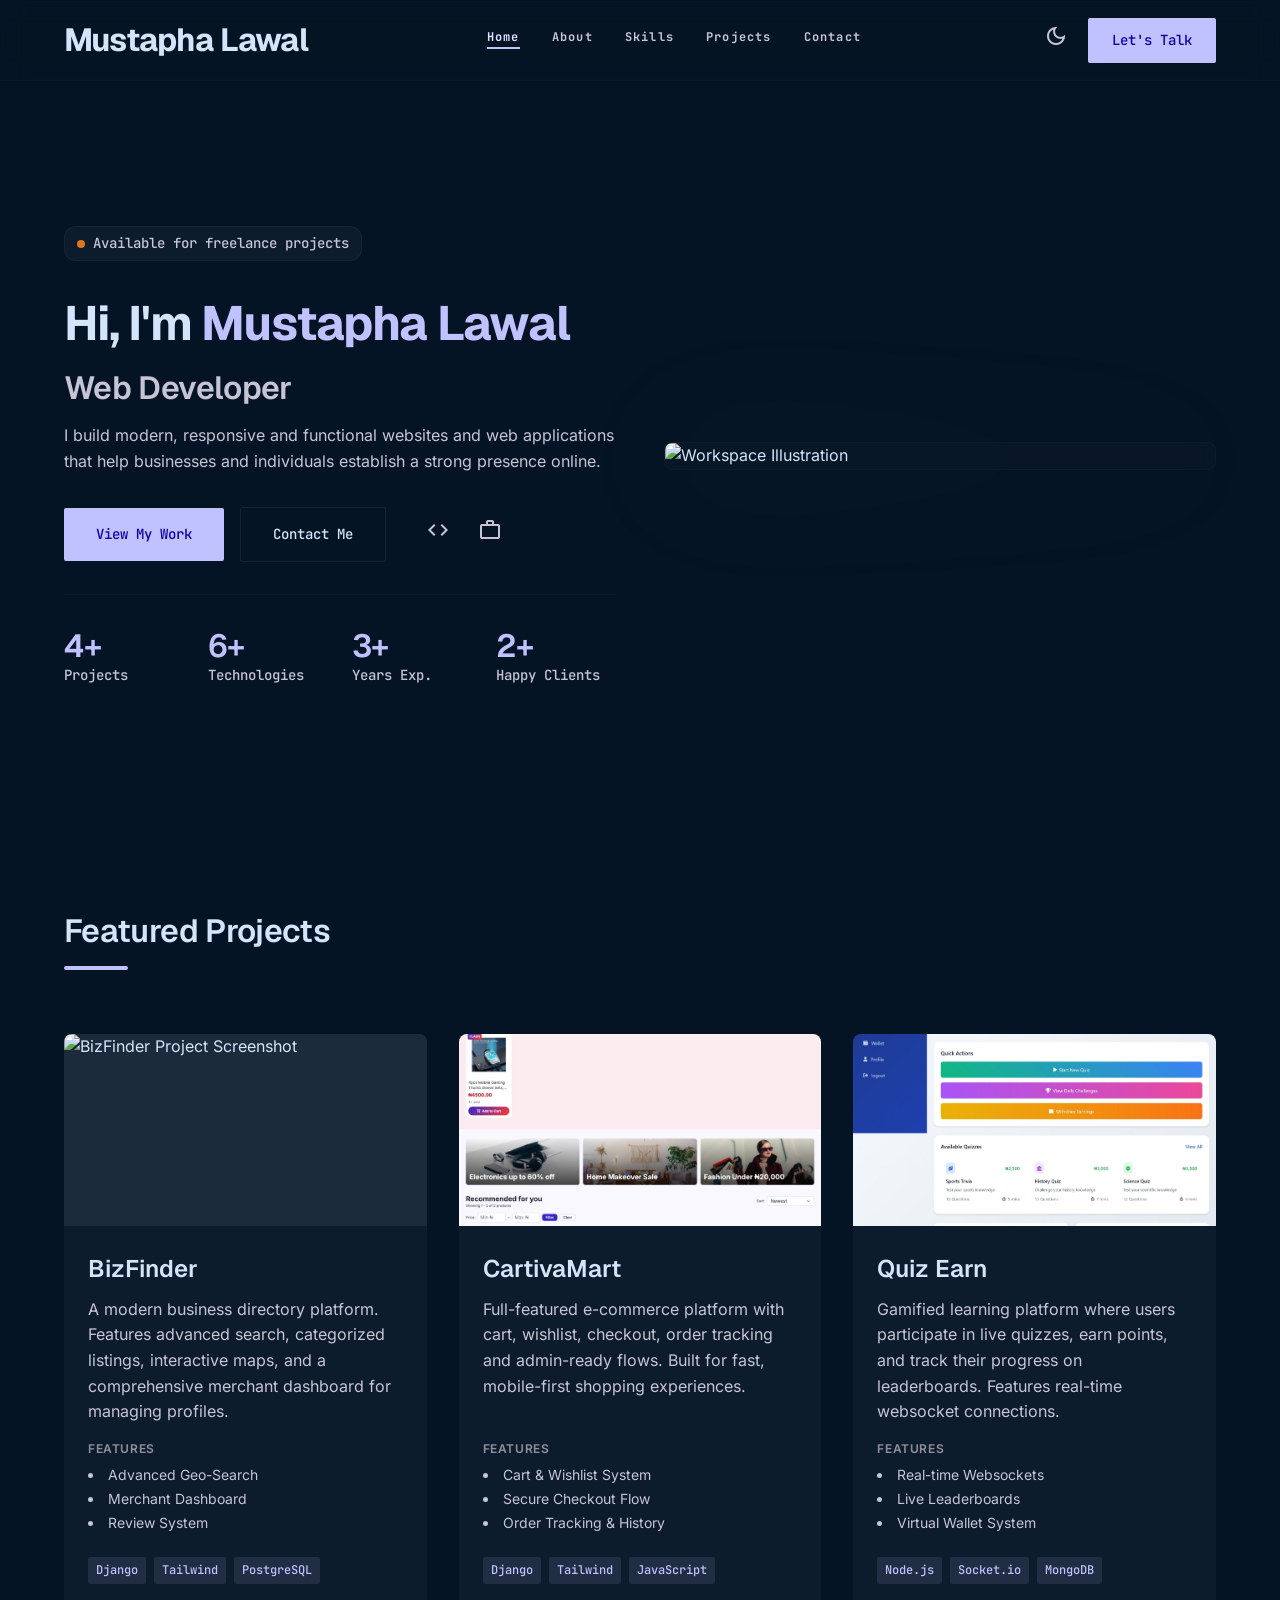
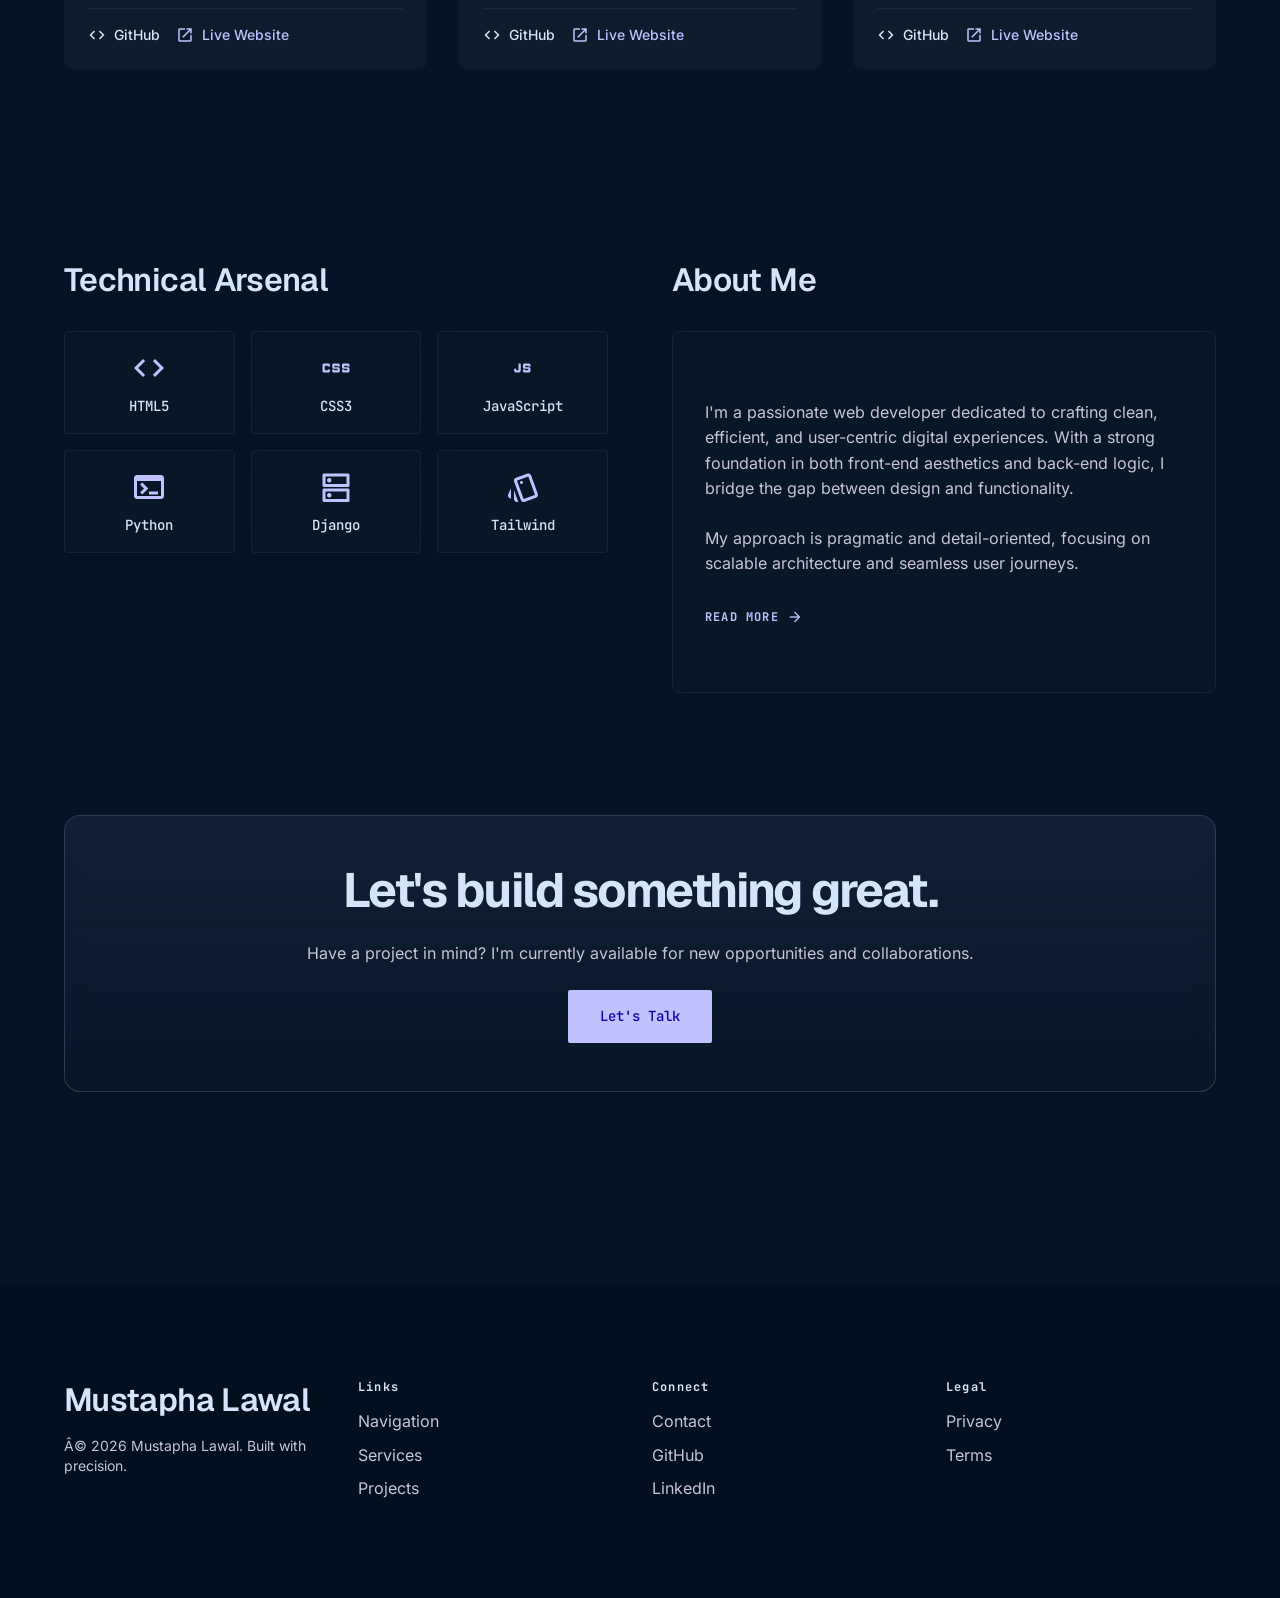
==== commit 8085d48b: "Update portfolio" ====
--- a/index.html
+++ b/index.html
@@ -180,6 +180,40 @@
         .quiz-thumb {
             transition: all 0.2s;
         }
+
+        html, body { overflow-x: hidden; max-width: 100vw; }
+        img { max-width: 100%; height: auto; }
+
+        /* Mobile Menu */
+        #mobileMenu { transition: all 0.3s ease; }
+        #mobileMenu.hidden { display: none; }
+
+        @media (max-width: 768px) {
+            .px-gutter { padding-left: 16px !important; padding-right: 16px !important; }
+            .py-section-gap { padding-top: 48px !important; padding-bottom: 48px !important; }
+            .pb-section-gap { padding-bottom: 48px !important; }
+            .text-headline-xl { font-size: 32px !important; line-height: 1.15 !important; }
+            .text-headline-lg { font-size: 26px !important; }
+            .pt-24 { padding-top: 5rem !important; }
+            .p-12 { padding: 1.5rem !important; }
+            .p-8 { padding: 1.25rem !important; }
+            .gap-16 { gap: 2rem !important; }
+            .gap-12 { gap: 1.5rem !important; }
+            #home { min-height: auto !important; padding-top: 1.5rem; padding-bottom: 1.5rem; }
+            #cartivaModal .modal-panel, #quizModal .modal-panel { max-height: 92vh !important; margin: 0 4px; }
+            #cartivaModal, #quizModal { padding: 12px !important; }
+            #cartivaMainImage, #quizMainImage { max-height: 48vh !important; }
+        }
+        @media (max-width: 640px) {
+            .text-headline-xl { font-size: 28px !important; }
+            .px-8 { padding-left: 1.25rem !important; padding-right: 1.25rem !important; }
+            .py-4 { padding-top: 0.85rem !important; padding-bottom: 0.85rem !important; }
+        }
+        @media (max-width: 380px) {
+            .px-gutter { padding-left: 12px !important; padding-right: 12px !important; }
+            .text-headline-xl { font-size: 24px !important; }
+            .text-headline-lg { font-size: 22px !important; }
+        }
     </style>
 </head>
 
@@ -203,17 +237,32 @@
                 <a class="font-label-caps text-label-caps text-on-surface-variant dark:text-on-surface-variant hover:text-primary transition-colors duration-200"
                     href="#contact">Contact</a>
             </nav>
-            <div class="flex items-center gap-4">
+            <div class="flex items-center gap-2 sm:gap-4">
                 <button aria-label="Toggle Dark Mode"
-                    class="text-on-surface-variant hover:text-primary transition-colors duration-200">
+                    class="text-on-surface-variant hover:text-primary transition-colors duration-200 p-1">
                     <span class="material-symbols-outlined" data-icon="dark_mode">dark_mode</span>
                 </button>
                 <a class="hidden md:inline-flex bg-primary text-on-primary font-mono-sm text-mono-sm px-6 py-3 rounded hover:brightness-110 transition-all duration-200"
                     href="contact.html">Let's Talk</a>
-            </div>
+                <button id="mobileMenuBtn" aria-label="Toggle Menu" aria-expanded="false"
+                    class="md:hidden p-2 rounded-lg border border-outline-variant/20 text-on-surface hover:bg-surface-container-high transition-colors">
+                    <span class="material-symbols-outlined" id="mobileMenuIcon">menu</span>
+                </button>
+            </div>
+        </div>
+        <!-- Mobile Menu -->
+        <div id="mobileMenu" class="hidden md:hidden border-t border-outline-variant/10 bg-surface/95 backdrop-blur-md">
+            <nav class="flex flex-col px-6 py-6 gap-1">
+                <a class="font-label-caps text-label-caps text-primary font-bold py-3 border-b border-outline-variant/10" href="#home" onclick="closeMobileMenu()">Home</a>
+                <a class="font-label-caps text-label-caps text-on-surface-variant hover:text-primary py-3 border-b border-outline-variant/10 transition-colors" href="#about" onclick="closeMobileMenu()">About</a>
+                <a class="font-label-caps text-label-caps text-on-surface-variant hover:text-primary py-3 border-b border-outline-variant/10 transition-colors" href="#skills" onclick="closeMobileMenu()">Skills</a>
+                <a class="font-label-caps text-label-caps text-on-surface-variant hover:text-primary py-3 border-b border-outline-variant/10 transition-colors" href="project.html" onclick="closeMobileMenu()">Projects</a>
+                <a class="font-label-caps text-label-caps text-on-surface-variant hover:text-primary py-3 transition-colors" href="#contact" onclick="closeMobileMenu()">Contact</a>
+                <a class="mt-4 bg-primary text-on-primary font-mono-sm text-mono-sm px-6 py-3 rounded text-center hover:brightness-110 transition-all" href="contact.html">Let's Talk</a>
+            </nav>
         </div>
     </header>
-    <main class="pt-24 pb-section-gap">
+    <main class="pt-24 pb-section-gap overflow-x-hidden">
         <!-- Hero Section -->
         <section class="min-h-[80vh] flex items-center px-gutter max-w-container-max mx-auto fade-up" id="home">
             <div class="grid grid-cols-1 lg:grid-cols-2 gap-12 items-center w-full">
@@ -234,12 +283,12 @@
                             and individuals establish a strong presence online.
                         </p>
                     </div>
-                    <div class="flex flex-wrap items-center gap-4">
-                        <a class="bg-primary text-on-primary font-mono-sm text-mono-sm px-8 py-4 rounded hover:brightness-110 transition-all duration-200"
+                    <div class="flex flex-wrap items-center gap-3 sm:gap-4">
+                        <a class="bg-primary text-on-primary font-mono-sm text-mono-sm px-6 sm:px-8 py-3 sm:py-4 rounded hover:brightness-110 transition-all duration-200 text-center flex-1 sm:flex-none min-w-[140px]"
                             href="project.html">View My Work</a>
-                        <a class="border border-outline-variant/30 text-on-surface font-mono-sm text-mono-sm px-8 py-4 rounded hover:bg-surface-container-low transition-all duration-200"
+                        <a class="border border-outline-variant/30 text-on-surface font-mono-sm text-mono-sm px-6 sm:px-8 py-3 sm:py-4 rounded hover:bg-surface-container-low transition-all duration-200 text-center flex-1 sm:flex-none min-w-[140px]"
                             href="contact.html">Contact Me</a>
-                        <div class="flex items-center gap-3 ml-4">
+                        <div class="flex items-center gap-2 sm:gap-3 w-full sm:w-auto sm:ml-4 justify-start">
                             <a aria-label="GitHub"
                                 class="text-on-surface-variant hover:text-primary transition-colors p-2" href="#">
                                 <span class="material-symbols-outlined" data-icon="code">code</span>
@@ -546,14 +595,14 @@
             </div>
         </div>
     </footer>
-    <!-- Quiz Earn Image Popup Modal -->
+        <!-- Quiz Earn Image Popup Modal -->
     <div id="quizModal"
-        class="fixed inset-0 z-[100] flex items-center justify-center p-4 bg-background/80 backdrop-blur-sm"
+        class="fixed inset-0 z-[100] flex items-center justify-center p-3 sm:p-4 bg-background/80 backdrop-blur-sm"
         onclick="if(event.target===this) closeQuizModal()">
         <div
-            class="modal-panel relative w-full max-w-5xl max-h-[90vh] bg-surface-container-low rounded-2xl overflow-hidden border border-outline-variant/20 shadow-2xl flex flex-col">
-            <div class="flex items-center justify-between px-6 py-4 border-b border-outline-variant/10">
-                <h3 class="font-headline-lg-mobile text-headline-lg-mobile text-on-surface">Quiz Earn - Live Preview
+            class="modal-panel relative w-full max-w-5xl max-h-[92vh] bg-surface-container-low rounded-2xl overflow-hidden border border-outline-variant/20 shadow-2xl flex flex-col">
+            <div class="flex items-center justify-between px-4 sm:px-6 py-3 sm:py-4 border-b border-outline-variant/10">
+                <h3 class="font-headline-lg-mobile text-[18px] sm:text-headline-lg-mobile text-on-surface">Quiz Earn - Live Preview
                 </h3>
                 <button onclick="closeQuizModal()"
                     class="w-9 h-9 rounded-full bg-surface-container-high hover:bg-surface-container-highest border border-outline-variant/20 flex items-center justify-center text-on-surface-variant hover:text-on-surface transition-colors"
@@ -566,7 +615,7 @@
                     class="flex-1 bg-surface-container-high relative flex items-center justify-center overflow-hidden p-4">
                     <img id="quizMainImage" src="assets/image/quiz_earn_moni/dashboard_page.jpeg"
                         alt="Quiz Earn Preview"
-                        class="max-w-full max-h-[60vh] md:max-h-[70vh] object-contain rounded-lg shadow-lg" />
+                        class="max-w-full max-h-[48vh] sm:max-h-[60vh] md:max-h-[70vh] object-contain rounded-lg shadow-lg" />
                     <button onclick="prevQuizImage()"
                         class="absolute left-4 top-1/2 -translate-y-1/2 w-10 h-10 rounded-full bg-surface-container-low/90 hover:bg-surface-container-low border border-outline-variant/20 flex items-center justify-center text-on-surface shadow-md transition-all"
                         aria-label="Previous">
@@ -619,12 +668,12 @@
 
     <!-- CartivaMart Image Popup Modal -->
     <div id="cartivaModal"
-        class="fixed inset-0 z-[100] flex items-center justify-center p-4 bg-background/80 backdrop-blur-sm"
+        class="fixed inset-0 z-[100] flex items-center justify-center p-3 sm:p-4 bg-background/80 backdrop-blur-sm"
         onclick="if(event.target===this) closeCartivaModal()">
         <div
-            class="modal-panel relative w-full max-w-5xl max-h-[90vh] bg-surface-container-low rounded-2xl overflow-hidden border border-outline-variant/20 shadow-2xl flex flex-col">
-            <div class="flex items-center justify-between px-6 py-4 border-b border-outline-variant/10">
-                <h3 class="font-headline-lg-mobile text-headline-lg-mobile text-on-surface">CartivaMart - Live Preview
+            class="modal-panel relative w-full max-w-5xl max-h-[92vh] bg-surface-container-low rounded-2xl overflow-hidden border border-outline-variant/20 shadow-2xl flex flex-col">
+            <div class="flex items-center justify-between px-4 sm:px-6 py-3 sm:py-4 border-b border-outline-variant/10">
+                <h3 class="font-headline-lg-mobile text-[18px] sm:text-headline-lg-mobile text-on-surface">CartivaMart - Live Preview
                 </h3>
                 <button onclick="closeCartivaModal()"
                     class="w-9 h-9 rounded-full bg-surface-container-high hover:bg-surface-container-highest border border-outline-variant/20 flex items-center justify-center text-on-surface-variant hover:text-on-surface transition-colors"
@@ -636,7 +685,7 @@
                 <div
                     class="flex-1 bg-surface-container-high relative flex items-center justify-center overflow-hidden p-4">
                     <img id="cartivaMainImage" src="assets/image/cartiva_mart/home_page.jpeg" alt="CartivaMart Preview"
-                        class="max-w-full max-h-[60vh] md:max-h-[70vh] object-contain rounded-lg shadow-lg" />
+                        class="max-w-full max-h-[48vh] sm:max-h-[60vh] md:max-h-[70vh] object-contain rounded-lg shadow-lg" />
                     <button onclick="prevCartivaImage()"
                         class="absolute left-4 top-1/2 -translate-y-1/2 w-10 h-10 rounded-full bg-surfaceContainerLow bg-surface-container-low/90 hover:bg-surface-container-low border border-outline-variant/20 flex items-center justify-center text-on-surface shadow-md transition-all"
                         aria-label="Previous">
@@ -738,6 +787,33 @@
                 }
             });
         });
+
+        // Mobile Menu Toggle
+        const mobileMenuBtn = document.getElementById('mobileMenuBtn');
+        const mobileMenu = document.getElementById('mobileMenu');
+        const mobileMenuIcon = document.getElementById('mobileMenuIcon');
+        function toggleMobileMenu() {
+            const isHidden = mobileMenu.classList.contains('hidden');
+            if (isHidden) {
+                mobileMenu.classList.remove('hidden');
+                mobileMenuIcon.textContent = 'close';
+                mobileMenuBtn.setAttribute('aria-expanded', 'true');
+                document.body.style.overflow = 'hidden';
+            } else {
+                closeMobileMenu();
+            }
+        }
+        function closeMobileMenu() {
+            mobileMenu.classList.add('hidden');
+            mobileMenuIcon.textContent = 'menu';
+            mobileMenuBtn.setAttribute('aria-expanded', 'false');
+            if (!document.getElementById('cartivaModal').classList.contains('open') && !document.getElementById('quizModal').classList.contains('open')) {
+                document.body.style.overflow = '';
+            }
+        }
+        if (mobileMenuBtn) mobileMenuBtn.addEventListener('click', toggleMobileMenu);
+        // Close on resize to desktop
+        window.addEventListener('resize', () => { if (window.innerWidth >= 768) closeMobileMenu(); });
 
         // CartivaMart Popup
         const cartivaImages = [
@@ -819,6 +895,7 @@
             updateQuizModal();
         }
         document.addEventListener('keydown', (e) => {
+            if (e.key === 'Escape' && mobileMenu && !mobileMenu.classList.contains('hidden')) { closeMobileMenu(); return; }
             const cartivaModal = document.getElementById('cartivaModal');
             const quizModal = document.getElementById('quizModal');
             if (cartivaModal.classList.contains('open')) {
